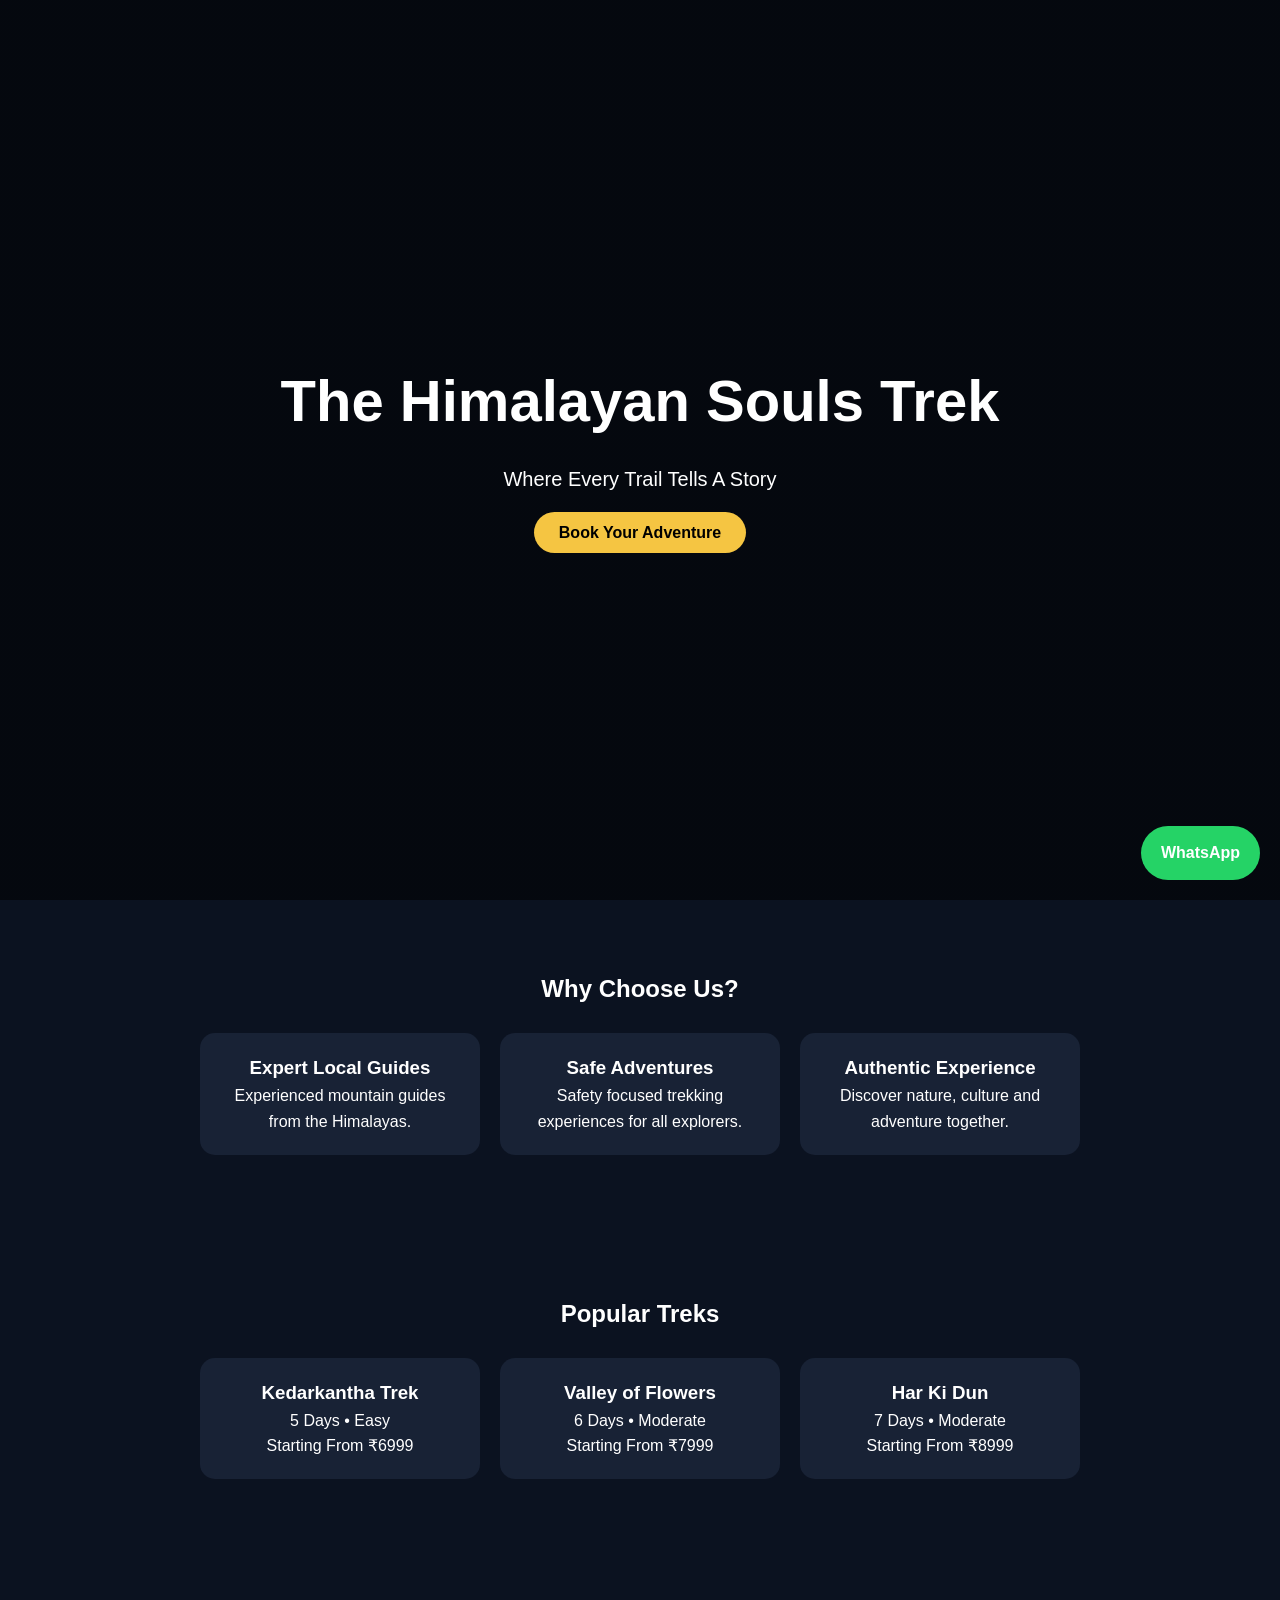
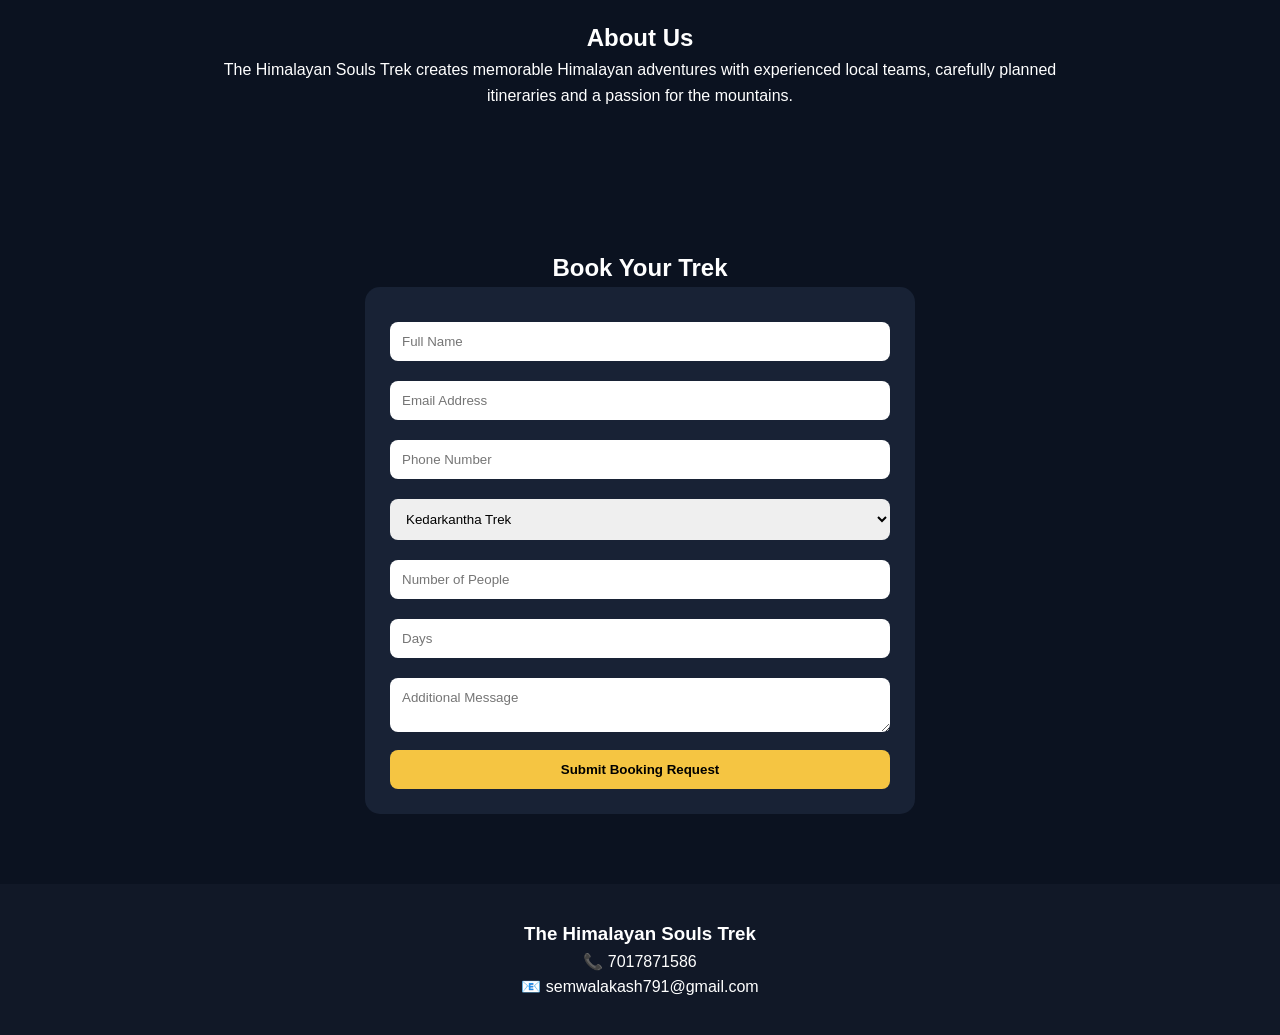
==== templates/index.html @ 9ca933c9 "fix google verification tag" ====
<!DOCTYPE html><html lang="en">
<head>
<meta charset="UTF-8">
<meta name="viewport" content="width=device-width, initial-scale=1.0">
<title>The Himalayan Souls Trek</title>
<meta name="google-site-verification" content="LoHoAzU0iKI-jARbVUO35rCnJ5Vq0uoxaj_Wnu3o8aU" />
<style>
*{
margin:0;
padding:0;
box-sizing:border-box;
font-family:Arial,sans-serif;
}

body{
background:#0b1220;
color:white;
line-height:1.6;
}

.hero{
height:100vh;
background:
linear-gradient(rgba(0,0,0,.55),rgba(0,0,0,.55)),
url('https://images.unsplash.com/photo-1464822759023-fed622ff2c3b');
background-size:cover;
background-position:center;
display:flex;
justify-content:center;
align-items:center;
text-align:center;
padding:20px;
}

.hero-content h1{
font-size:58px;
margin-bottom:15px;
}

.hero-content p{
font-size:20px;
margin-bottom:25px;
}

.btn{
background:#f5c542;
color:black;
padding:12px 25px;
border-radius:30px;
text-decoration:none;
font-weight:bold;
}

.section{
padding:70px 20px;
text-align:center;
}

.cards{
display:flex;
flex-wrap:wrap;
justify-content:center;
gap:20px;
margin-top:25px;
}

.card{
background:#182235;
padding:20px;
border-radius:15px;
width:280px;
}

.form-box{
max-width:550px;
margin:auto;
background:#182235;
padding:25px;
border-radius:15px;
}

input,select,textarea{
width:100%;
padding:12px;
margin:10px 0;
border:none;
border-radius:8px;
}

button{
width:100%;
padding:12px;
border:none;
border-radius:8px;
background:#f5c542;
font-weight:bold;
cursor:pointer;
}

.footer{
background:#111827;
padding:35px;
text-align:center;
}

.whatsapp{
position:fixed;
right:20px;
bottom:20px;
background:#25D366;
color:white;
padding:14px 20px;
border-radius:50px;
text-decoration:none;
font-weight:bold;
}
</style></head><body><section class="hero">
<div class="hero-content">
<h1>The Himalayan Souls Trek</h1>
<p>Where Every Trail Tells A Story</p>
<a href="#booking" class="btn">Book Your Adventure</a>
</div>
</section><section class="section">
<h2>Why Choose Us?</h2><div class="cards"><div class="card">
<h3>Expert Local Guides</h3>
<p>Experienced mountain guides from the Himalayas.</p>
</div><div class="card">
<h3>Safe Adventures</h3>
<p>Safety focused trekking experiences for all explorers.</p>
</div><div class="card">
<h3>Authentic Experience</h3>
<p>Discover nature, culture and adventure together.</p>
</div></div>
</section><section class="section">
<h2>Popular Treks</h2><div class="cards"><div class="card">
<h3>Kedarkantha Trek</h3>
<p>5 Days • Easy</p>
<p>Starting From ₹6999</p>
</div><div class="card">
<h3>Valley of Flowers</h3>
<p>6 Days • Moderate</p>
<p>Starting From ₹7999</p>
</div><div class="card">
<h3>Har Ki Dun</h3>
<p>7 Days • Moderate</p>
<p>Starting From ₹8999</p>
</div></div>
</section><section class="section">
<h2>About Us</h2><p style="max-width:850px;margin:auto;">
The Himalayan Souls Trek creates memorable Himalayan adventures with experienced local teams, carefully planned itineraries and a passion for the mountains.
</p></section><section class="section" id="booking"><h2>Book Your Trek</h2><div class="form-box"><form action="/book" method="POST"><input type="text" name="name" placeholder="Full Name" required><input type="email" name="email" placeholder="Email Address" required><input type="text" name="phone" placeholder="Phone Number" required><select name="trek">
<option>Kedarkantha Trek</option>
<option>Valley of Flowers</option>
<option>Har Ki Dun</option>
</select><input type="number" name="people" placeholder="Number of People" required><input type="number" name="days" placeholder="Days" required><textarea name="message" placeholder="Additional Message"></textarea><button type="submit">Submit Booking Request</button>

</form></div></section><section class="footer"><h3>The Himalayan Souls Trek</h3><p>📞 7017871586</p>
<p>📧 semwalakash791@gmail.com</p></section><a class="whatsapp"
href="https://wa.me/7017871586">
WhatsApp
</a>

</body>
</html>
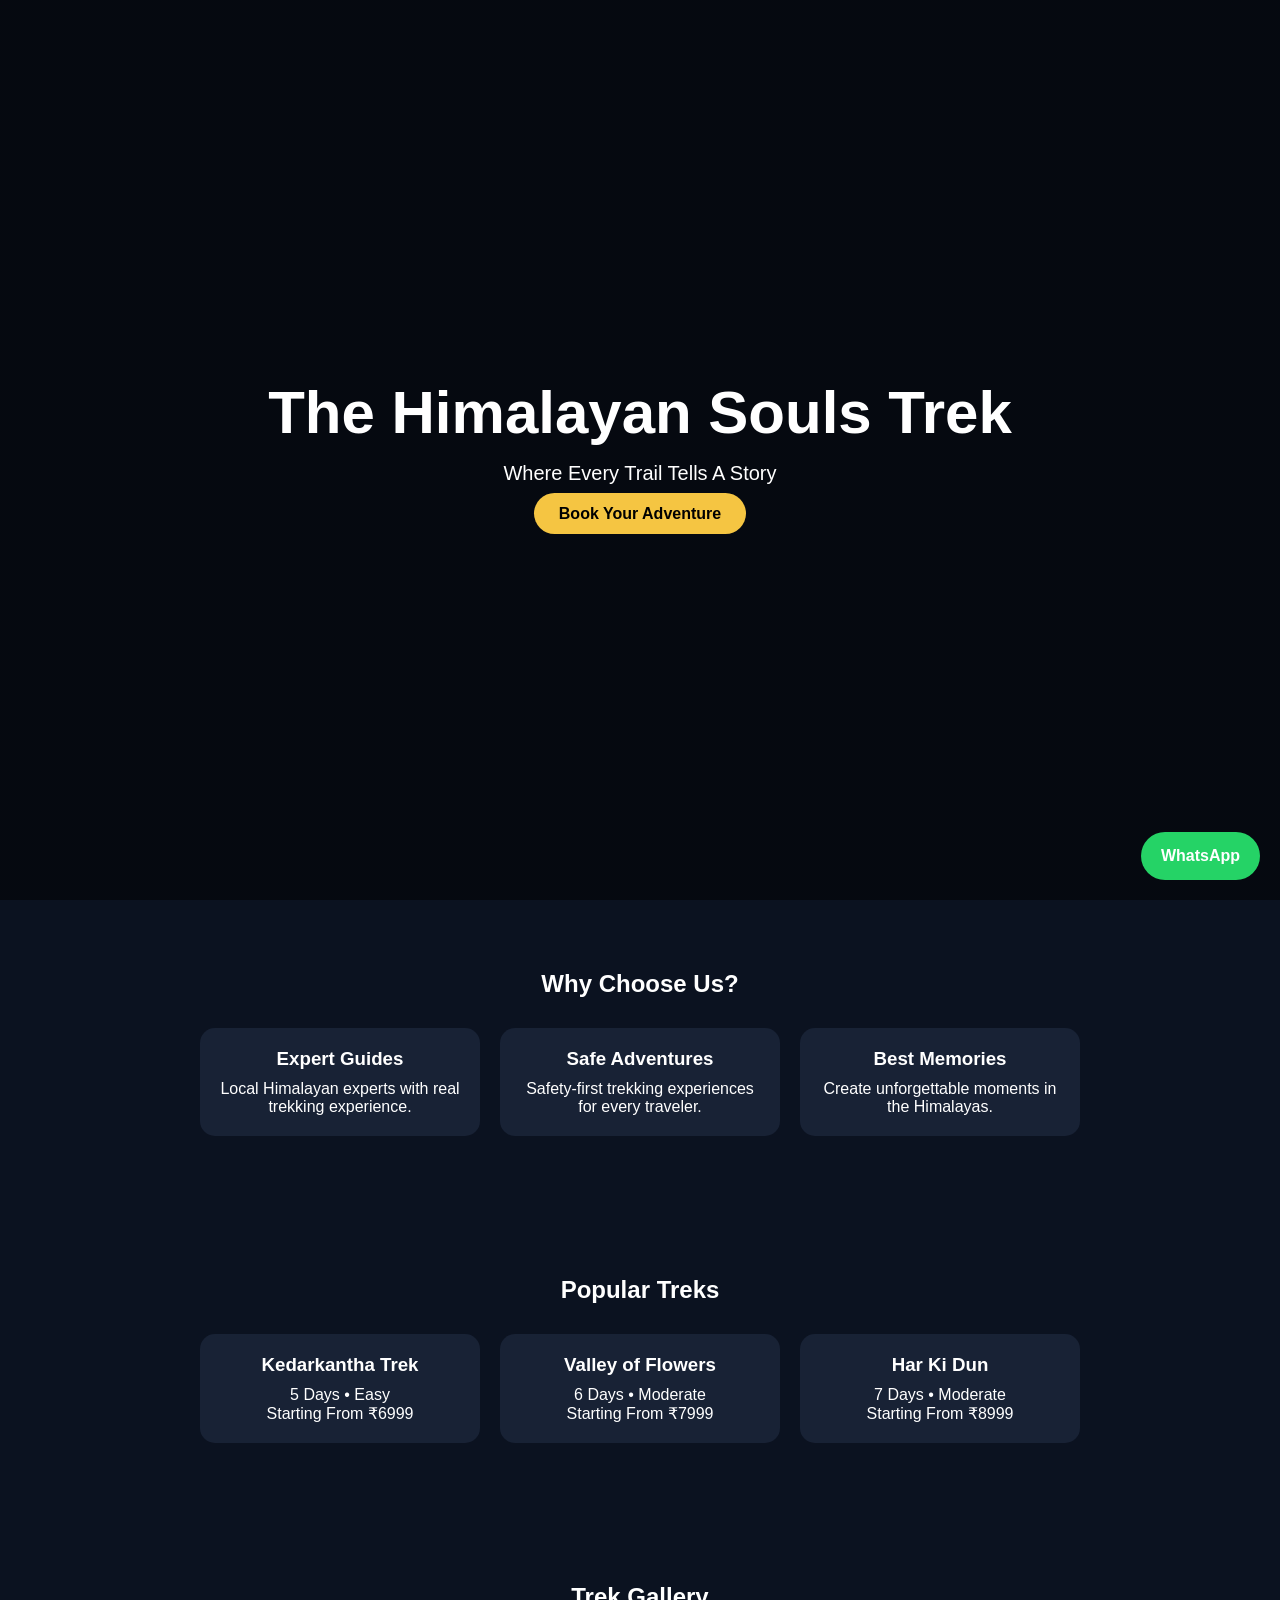
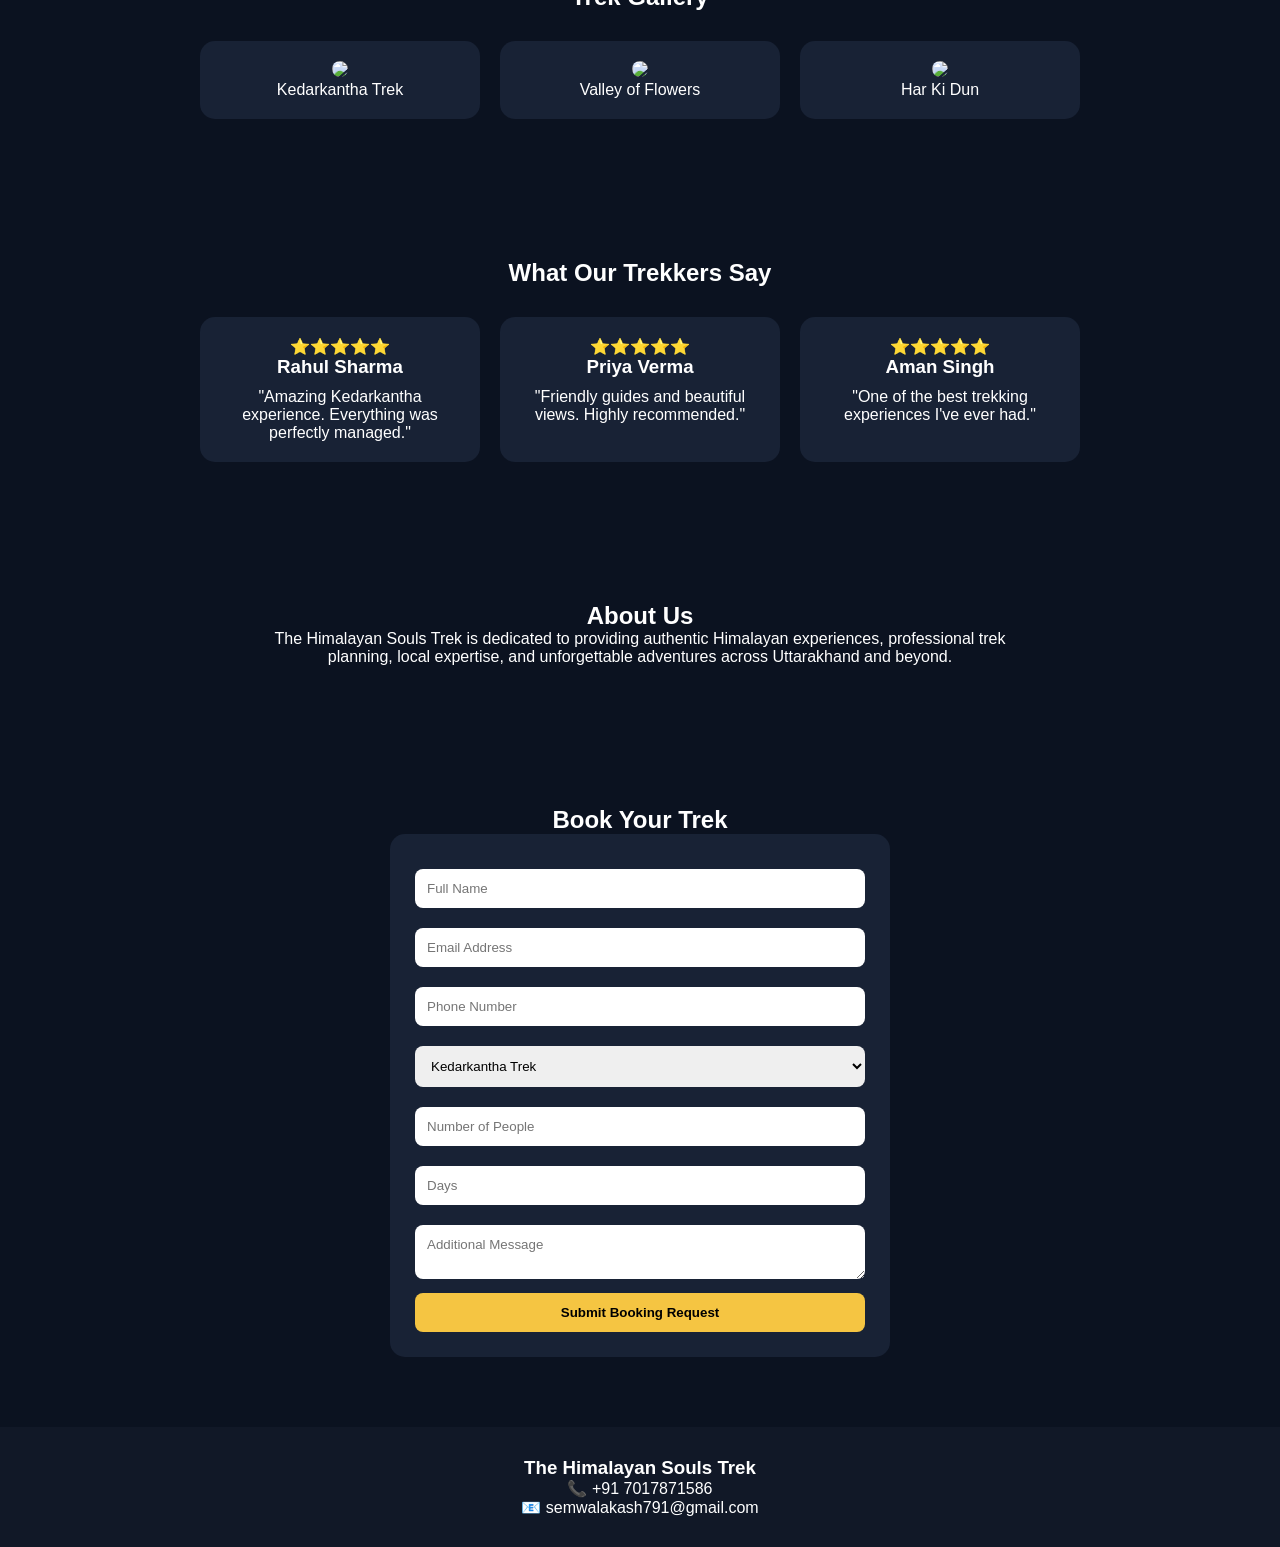
==== commit 83770bfd: "professional homepage" ====
--- a/templates/index.html
+++ b/templates/index.html
@@ -1,164 +1,234 @@
-<!DOCTYPE html><html lang="en">
+<!DOCTYPE html>
+<html lang="en">
 <head>
-<meta charset="UTF-8">
-<meta name="viewport" content="width=device-width, initial-scale=1.0">
-<title>The Himalayan Souls Trek</title>
-<meta name="google-site-verification" content="LoHoAzU0iKI-jARbVUO35rCnJ5Vq0uoxaj_Wnu3o8aU" />
-<style>
-*{
-margin:0;
-padding:0;
-box-sizing:border-box;
-font-family:Arial,sans-serif;
-}
-
-body{
-background:#0b1220;
-color:white;
-line-height:1.6;
-}
-
-.hero{
-height:100vh;
-background:
-linear-gradient(rgba(0,0,0,.55),rgba(0,0,0,.55)),
-url('https://images.unsplash.com/photo-1464822759023-fed622ff2c3b');
-background-size:cover;
-background-position:center;
-display:flex;
-justify-content:center;
-align-items:center;
-text-align:center;
-padding:20px;
-}
-
-.hero-content h1{
-font-size:58px;
-margin-bottom:15px;
-}
-
-.hero-content p{
-font-size:20px;
-margin-bottom:25px;
-}
-
-.btn{
-background:#f5c542;
-color:black;
-padding:12px 25px;
-border-radius:30px;
-text-decoration:none;
-font-weight:bold;
-}
-
-.section{
-padding:70px 20px;
-text-align:center;
-}
-
-.cards{
-display:flex;
-flex-wrap:wrap;
-justify-content:center;
-gap:20px;
-margin-top:25px;
-}
-
-.card{
-background:#182235;
-padding:20px;
-border-radius:15px;
-width:280px;
-}
-
-.form-box{
-max-width:550px;
-margin:auto;
-background:#182235;
-padding:25px;
-border-radius:15px;
-}
-
-input,select,textarea{
-width:100%;
-padding:12px;
-margin:10px 0;
-border:none;
-border-radius:8px;
-}
-
-button{
-width:100%;
-padding:12px;
-border:none;
-border-radius:8px;
-background:#f5c542;
-font-weight:bold;
-cursor:pointer;
-}
-
-.footer{
-background:#111827;
-padding:35px;
-text-align:center;
-}
-
-.whatsapp{
-position:fixed;
-right:20px;
-bottom:20px;
-background:#25D366;
-color:white;
-padding:14px 20px;
-border-radius:50px;
-text-decoration:none;
-font-weight:bold;
-}
-</style></head><body><section class="hero">
-<div class="hero-content">
-<h1>The Himalayan Souls Trek</h1>
-<p>Where Every Trail Tells A Story</p>
-<a href="#booking" class="btn">Book Your Adventure</a>
-</div>
-</section><section class="section">
-<h2>Why Choose Us?</h2><div class="cards"><div class="card">
-<h3>Expert Local Guides</h3>
-<p>Experienced mountain guides from the Himalayas.</p>
-</div><div class="card">
-<h3>Safe Adventures</h3>
-<p>Safety focused trekking experiences for all explorers.</p>
-</div><div class="card">
-<h3>Authentic Experience</h3>
-<p>Discover nature, culture and adventure together.</p>
-</div></div>
-</section><section class="section">
-<h2>Popular Treks</h2><div class="cards"><div class="card">
-<h3>Kedarkantha Trek</h3>
-<p>5 Days • Easy</p>
-<p>Starting From ₹6999</p>
-</div><div class="card">
-<h3>Valley of Flowers</h3>
-<p>6 Days • Moderate</p>
-<p>Starting From ₹7999</p>
-</div><div class="card">
-<h3>Har Ki Dun</h3>
-<p>7 Days • Moderate</p>
-<p>Starting From ₹8999</p>
-</div></div>
-</section><section class="section">
-<h2>About Us</h2><p style="max-width:850px;margin:auto;">
-The Himalayan Souls Trek creates memorable Himalayan adventures with experienced local teams, carefully planned itineraries and a passion for the mountains.
-</p></section><section class="section" id="booking"><h2>Book Your Trek</h2><div class="form-box"><form action="/book" method="POST"><input type="text" name="name" placeholder="Full Name" required><input type="email" name="email" placeholder="Email Address" required><input type="text" name="phone" placeholder="Phone Number" required><select name="trek">
-<option>Kedarkantha Trek</option>
-<option>Valley of Flowers</option>
-<option>Har Ki Dun</option>
-</select><input type="number" name="people" placeholder="Number of People" required><input type="number" name="days" placeholder="Days" required><textarea name="message" placeholder="Additional Message"></textarea><button type="submit">Submit Booking Request</button>
-
-</form></div></section><section class="footer"><h3>The Himalayan Souls Trek</h3><p>📞 7017871586</p>
-<p>📧 semwalakash791@gmail.com</p></section><a class="whatsapp"
-href="https://wa.me/7017871586">
-WhatsApp
-</a>
-
+    <meta charset="UTF-8">
+    <meta name="viewport" content="width=device-width, initial-scale=1.0">
+    <title>The Himalayan Souls Trek</title>
+    <meta name="description" content="The Himalayan Souls Trek - Kedarkantha Trek, Valley of Flowers Trek, Har Ki Dun Trek and Himalayan adventures in Uttarakhand.">
+    <meta name="google-site-verification" content="LoHoAzU0iKI-jARbVUO35rCnJ5Vq0uoxaj_Wnu3o8aU" />
+    <style>
+        * {
+            margin: 0;
+            padding: 0;
+            box-sizing: border-box;
+            font-family: Arial, sans-serif;
+        }
+        body {
+            background: #0b1220;
+            color: white;
+        }
+        .hero {
+            height: 100vh;
+            background: linear-gradient(rgba(0,0,0,0.5), rgba(0,0,0,0.5)), 
+                        url('https://images.unsplash.com/photo-1464822759023-fed622ff2c3b');
+            background-size: cover;
+            background-position: center;
+            display: flex;
+            justify-content: center;
+            align-items: center;
+            text-align: center;
+            padding: 20px;
+        }
+        .hero-content h1 {
+            font-size: 60px;
+            margin-bottom: 15px;
+        }
+        .hero-content p {
+            font-size: 20px;
+            margin-bottom: 20px;
+        }
+        .btn {
+            background: #f5c542;
+            color: black;
+            padding: 12px 25px;
+            border: none;
+            border-radius: 30px;
+            font-weight: bold;
+            cursor: pointer;
+            text-decoration: none;
+        }
+        .section {
+            padding: 70px 20px;
+            text-align: center;
+        }
+        .cards {
+            display: flex;
+            flex-wrap: wrap;
+            justify-content: center;
+            gap: 20px;
+            margin-top: 30px;
+        }
+        .card {
+            background: #182235;
+            padding: 20px;
+            border-radius: 15px;
+            width: 280px;
+        }
+        .card h3 {
+            margin-bottom: 10px;
+        }
+        .form-box {
+            max-width: 500px;
+            margin: auto;
+            background: #182235;
+            padding: 25px;
+            border-radius: 15px;
+        }
+        input, select, textarea {
+            width: 100%;
+            padding: 12px;
+            margin: 10px 0;
+            border: none;
+            border-radius: 8px;
+        }
+        button {
+            background: #f5c542;
+            padding: 12px;
+            width: 100%;
+            border: none;
+            font-weight: bold;
+            border-radius: 8px;
+            cursor: pointer;
+        }
+        .footer {
+            background: #111827;
+            padding: 30px;
+            text-align: center;
+        }
+        .whatsapp {
+            position: fixed;
+            bottom: 20px;
+            right: 20px;
+            background: #25D366;
+            color: white;
+            padding: 15px 20px;
+            border-radius: 50px;
+            text-decoration: none;
+            font-weight: bold;
+        }
+    </style>
+</head>
+<body>
+
+    <section class="hero">
+        <div class="hero-content">
+            <h1>The Himalayan Souls Trek</h1>
+            <p>Where Every Trail Tells A Story</p>
+            <a href="#booking" class="btn">Book Your Adventure</a>
+        </div>
+    </section>
+
+    <section class="section">
+        <h2>Why Choose Us?</h2>
+        <div class="cards">
+            <div class="card">
+                <h3>Expert Guides</h3>
+                <p>Local Himalayan experts with real trekking experience.</p>
+            </div>
+            <div class="card">
+                <h3>Safe Adventures</h3>
+                <p>Safety-first trekking experiences for every traveler.</p>
+            </div>
+            <div class="card">
+                <h3>Best Memories</h3>
+                <p>Create unforgettable moments in the Himalayas.</p>
+            </div>
+        </div>
+    </section>
+
+    <section class="section">
+        <h2>Popular Treks</h2>
+        <div class="cards">
+            <div class="card">
+                <h3>Kedarkantha Trek</h3>
+                <p>5 Days • Easy</p>
+                <p>Starting From ₹6999</p>
+            </div>
+            <div class="card">
+                <h3>Valley of Flowers</h3>
+                <p>6 Days • Moderate</p>
+                <p>Starting From ₹7999</p>
+            </div>
+            <div class="card">
+                <h3>Har Ki Dun</h3>
+                <p>7 Days • Moderate</p>
+                <p>Starting From ₹8999</p>
+            </div>
+        </div>
+    </section>
+
+    <section class="section">
+        <h2>Trek Gallery</h2>
+        <div class="cards">
+            <div class="card">
+                <img src="https://images.unsplash.com/photo-1464822759023-fed622ff2c3b?w=800" style="width:100%; border-radius:10px;">
+                <p>Kedarkantha Trek</p>
+            </div>
+            <div class="card">
+                <img src="https://images.unsplash.com/photo-1500530855697-b586d89ba3ee?w=800" style="width:100%; border-radius:10px;">
+                <p>Valley of Flowers</p>
+            </div>
+            <div class="card">
+                <img src="https://images.unsplash.com/photo-1501785888041-af3ef285b470?w=800" style="width:100%; border-radius:10px;">
+                <p>Har Ki Dun</p>
+            </div>
+        </div>
+    </section>
+
+    <section class="section">
+        <h2>What Our Trekkers Say</h2>
+        <div class="cards">
+            <div class="card">
+                ⭐⭐⭐⭐⭐
+                <h3>Rahul Sharma</h3>
+                <p>"Amazing Kedarkantha experience. Everything was perfectly managed."</p>
+            </div>
+            <div class="card">
+                ⭐⭐⭐⭐⭐
+                <h3>Priya Verma</h3>
+                <p>"Friendly guides and beautiful views. Highly recommended."</p>
+            </div>
+            <div class="card">
+                ⭐⭐⭐⭐⭐
+                <h3>Aman Singh</h3>
+                <p>"One of the best trekking experiences I've ever had."</p>
+            </div>
+        </div>
+    </section>
+
+    <section class="section">
+        <h2>About Us</h2>
+        <p style="max-width:800px; margin: auto;">
+            The Himalayan Souls Trek is dedicated to providing authentic Himalayan experiences,
+            professional trek planning, local expertise, and unforgettable adventures across Uttarakhand and beyond.
+        </p>
+    </section>
+
+    <section class="section" id="booking">
+        <h2>Book Your Trek</h2>
+        <div class="form-box">
+            <form action="/book" method="POST">
+                <input type="text" name="name" placeholder="Full Name" required>
+                <input type="email" name="email" placeholder="Email Address" required>
+                <input type="text" name="phone" placeholder="Phone Number" required>
+                <select name="trek">
+                    <option>Kedarkantha Trek</option>
+                    <option>Valley of Flowers</option>
+                    <option>Har Ki Dun</option>
+                </select>
+                <input type="number" name="people" placeholder="Number of People" required>
+                <input type="number" name="days" placeholder="Days" required>
+                <textarea name="message" placeholder="Additional Message"></textarea>
+                <button type="submit">Submit Booking Request</button>
+            </form>
+        </div>
+    </section>
+
+    <section class="footer">
+        <h3>The Himalayan Souls Trek</h3>
+        <p>📞 +91 7017871586</p>
+        <p>📧 semwalakash791@gmail.com</p>
+    </section>
+    <a class="whatsapp" href="https://wa.me/7017871586">WhatsApp</a>
 </body>
 </html>
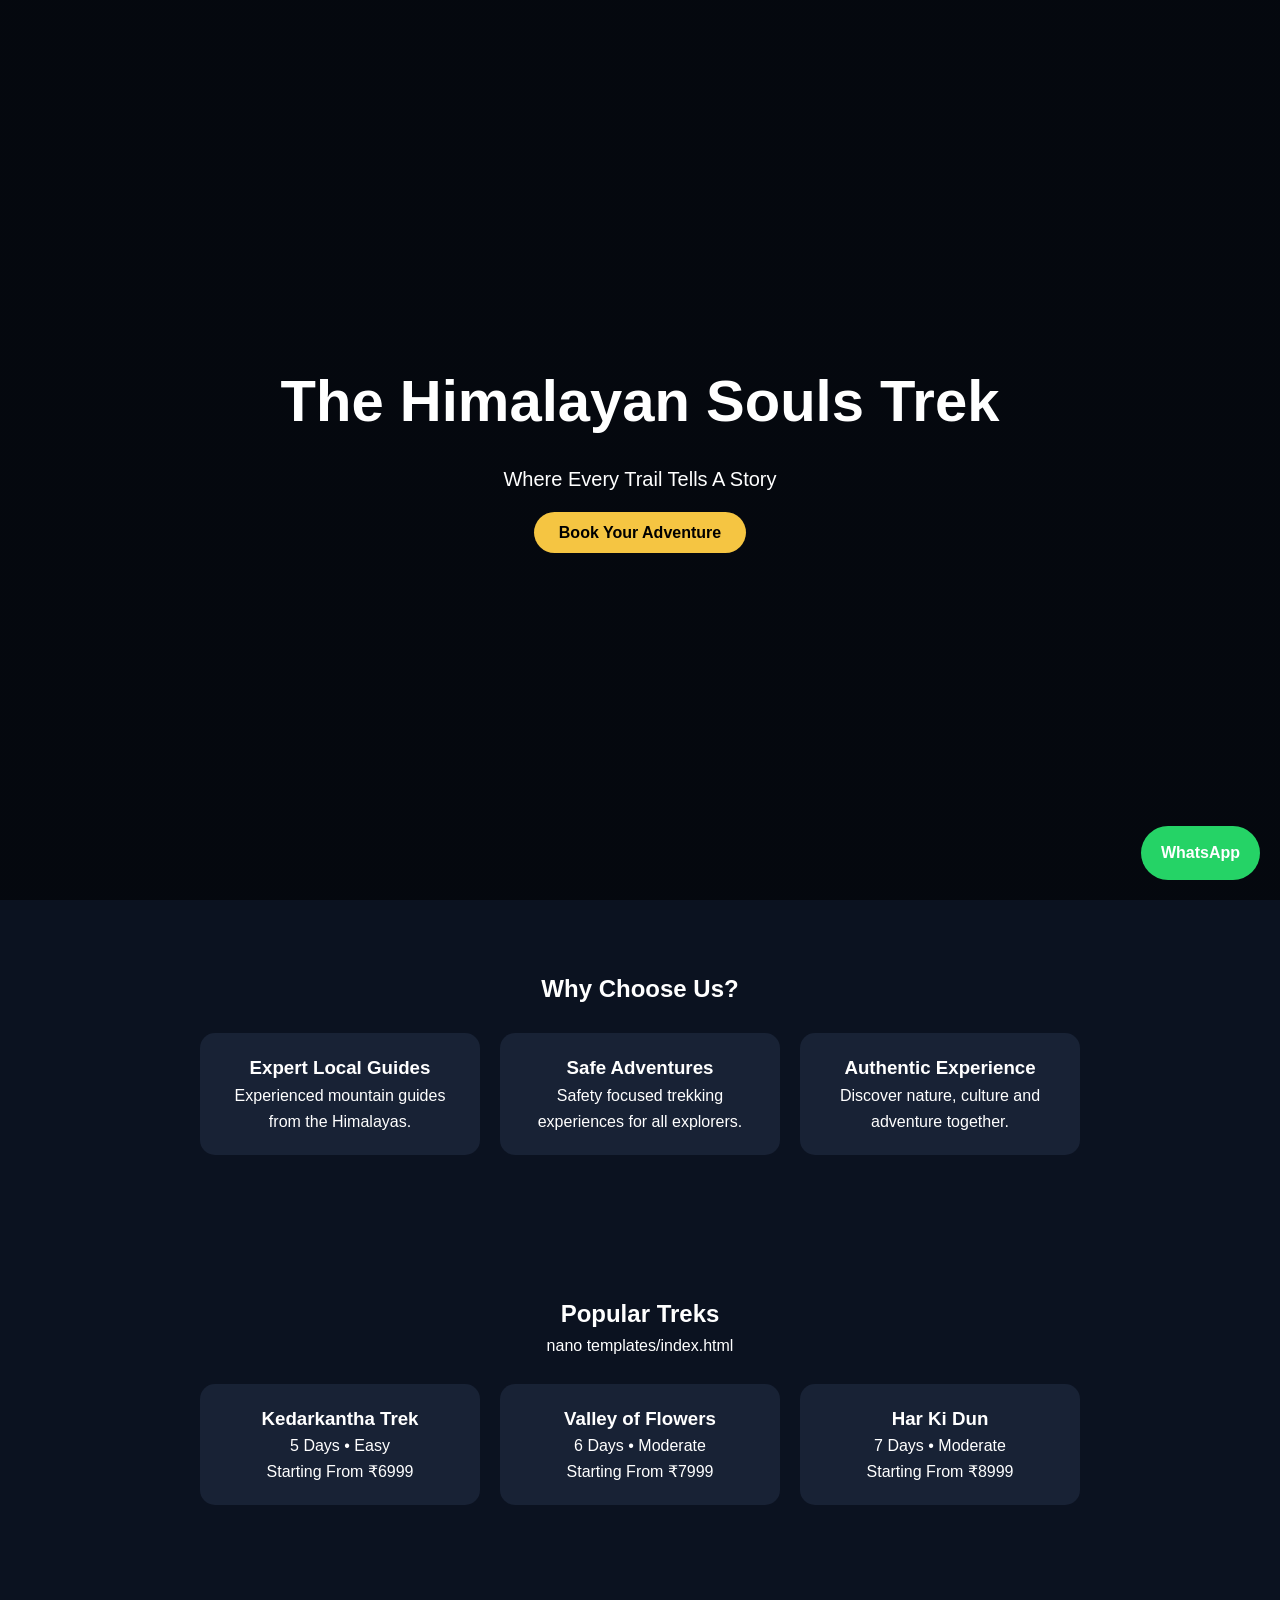
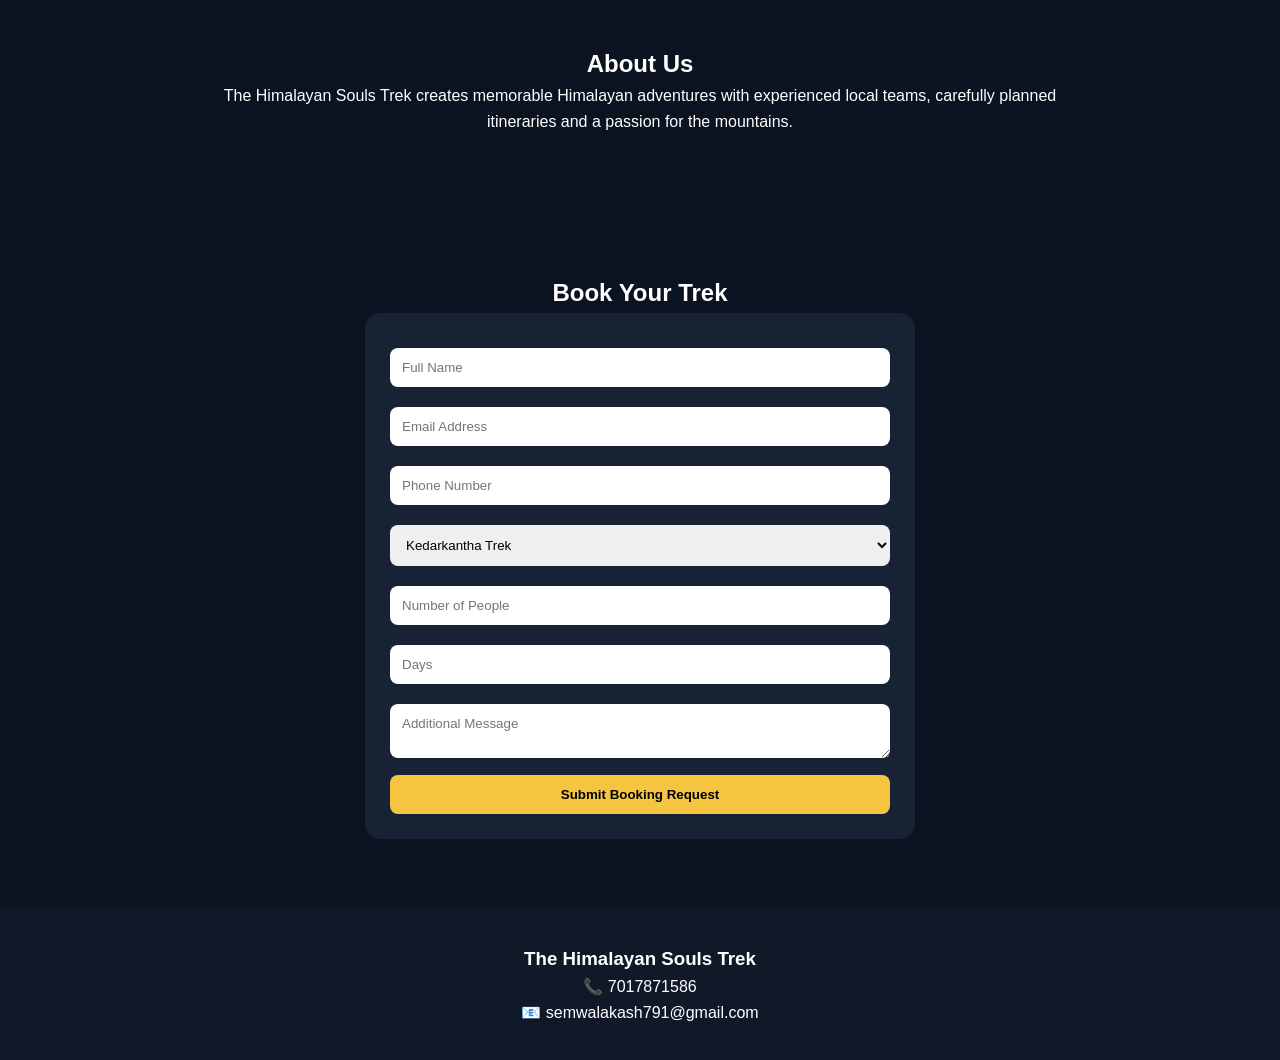
==== commit a255051e: "restore homepage" ====
--- a/templates/index.html
+++ b/templates/index.html
@@ -1,234 +1,165 @@
-<!DOCTYPE html>
-<html lang="en">
+<!DOCTYPE html><html lang="en">
 <head>
-    <meta charset="UTF-8">
-    <meta name="viewport" content="width=device-width, initial-scale=1.0">
-    <title>The Himalayan Souls Trek</title>
-    <meta name="description" content="The Himalayan Souls Trek - Kedarkantha Trek, Valley of Flowers Trek, Har Ki Dun Trek and Himalayan adventures in Uttarakhand.">
-    <meta name="google-site-verification" content="LoHoAzU0iKI-jARbVUO35rCnJ5Vq0uoxaj_Wnu3o8aU" />
-    <style>
-        * {
-            margin: 0;
-            padding: 0;
-            box-sizing: border-box;
-            font-family: Arial, sans-serif;
-        }
-        body {
-            background: #0b1220;
-            color: white;
-        }
-        .hero {
-            height: 100vh;
-            background: linear-gradient(rgba(0,0,0,0.5), rgba(0,0,0,0.5)), 
-                        url('https://images.unsplash.com/photo-1464822759023-fed622ff2c3b');
-            background-size: cover;
-            background-position: center;
-            display: flex;
-            justify-content: center;
-            align-items: center;
-            text-align: center;
-            padding: 20px;
-        }
-        .hero-content h1 {
-            font-size: 60px;
-            margin-bottom: 15px;
-        }
-        .hero-content p {
-            font-size: 20px;
-            margin-bottom: 20px;
-        }
-        .btn {
-            background: #f5c542;
-            color: black;
-            padding: 12px 25px;
-            border: none;
-            border-radius: 30px;
-            font-weight: bold;
-            cursor: pointer;
-            text-decoration: none;
-        }
-        .section {
-            padding: 70px 20px;
-            text-align: center;
-        }
-        .cards {
-            display: flex;
-            flex-wrap: wrap;
-            justify-content: center;
-            gap: 20px;
-            margin-top: 30px;
-        }
-        .card {
-            background: #182235;
-            padding: 20px;
-            border-radius: 15px;
-            width: 280px;
-        }
-        .card h3 {
-            margin-bottom: 10px;
-        }
-        .form-box {
-            max-width: 500px;
-            margin: auto;
-            background: #182235;
-            padding: 25px;
-            border-radius: 15px;
-        }
-        input, select, textarea {
-            width: 100%;
-            padding: 12px;
-            margin: 10px 0;
-            border: none;
-            border-radius: 8px;
-        }
-        button {
-            background: #f5c542;
-            padding: 12px;
-            width: 100%;
-            border: none;
-            font-weight: bold;
-            border-radius: 8px;
-            cursor: pointer;
-        }
-        .footer {
-            background: #111827;
-            padding: 30px;
-            text-align: center;
-        }
-        .whatsapp {
-            position: fixed;
-            bottom: 20px;
-            right: 20px;
-            background: #25D366;
-            color: white;
-            padding: 15px 20px;
-            border-radius: 50px;
-            text-decoration: none;
-            font-weight: bold;
-        }
-    </style>
-</head>
-<body>
+<meta charset="UTF-8">
+<meta name="viewport" content="width=device-width, initial-scale=1.0">
+<title>The Himalayan Souls Trek</title>
+<meta name="description" content="The Himalayan Souls Trek - Kedarkantha Trek, Valley of Flowers Trek, Har Ki Dun Trek and Himalayan adventures in Uttarakhand.">
+<meta name="google-site-verification" content="LoHoAzU0iKI-jARbVUO35rCnJ5Vq0uoxaj_Wnu3o8aU" />
+<style>
+*{
+margin:0;
+padding:0;
+box-sizing:border-box;
+font-family:Arial,sans-serif;
+}
 
-    <section class="hero">
-        <div class="hero-content">
-            <h1>The Himalayan Souls Trek</h1>
-            <p>Where Every Trail Tells A Story</p>
-            <a href="#booking" class="btn">Book Your Adventure</a>
-        </div>
-    </section>
+body{
+background:#0b1220;
+color:white;
+line-height:1.6;
+}
 
-    <section class="section">
-        <h2>Why Choose Us?</h2>
-        <div class="cards">
-            <div class="card">
-                <h3>Expert Guides</h3>
-                <p>Local Himalayan experts with real trekking experience.</p>
-            </div>
-            <div class="card">
-                <h3>Safe Adventures</h3>
-                <p>Safety-first trekking experiences for every traveler.</p>
-            </div>
-            <div class="card">
-                <h3>Best Memories</h3>
-                <p>Create unforgettable moments in the Himalayas.</p>
-            </div>
-        </div>
-    </section>
+.hero{
+height:100vh;
+background:
+linear-gradient(rgba(0,0,0,.55),rgba(0,0,0,.55)),
+url('https://images.unsplash.com/photo-1464822759023-fed622ff2c3b');
+background-size:cover;
+background-position:center;
+display:flex;
+justify-content:center;
+align-items:center;
+text-align:center;
+padding:20px;
+}
 
-    <section class="section">
-        <h2>Popular Treks</h2>
-        <div class="cards">
-            <div class="card">
-                <h3>Kedarkantha Trek</h3>
-                <p>5 Days • Easy</p>
-                <p>Starting From ₹6999</p>
-            </div>
-            <div class="card">
-                <h3>Valley of Flowers</h3>
-                <p>6 Days • Moderate</p>
-                <p>Starting From ₹7999</p>
-            </div>
-            <div class="card">
-                <h3>Har Ki Dun</h3>
-                <p>7 Days • Moderate</p>
-                <p>Starting From ₹8999</p>
-            </div>
-        </div>
-    </section>
+.hero-content h1{
+font-size:58px;
+margin-bottom:15px;
+}
 
-    <section class="section">
-        <h2>Trek Gallery</h2>
-        <div class="cards">
-            <div class="card">
-                <img src="https://images.unsplash.com/photo-1464822759023-fed622ff2c3b?w=800" style="width:100%; border-radius:10px;">
-                <p>Kedarkantha Trek</p>
-            </div>
-            <div class="card">
-                <img src="https://images.unsplash.com/photo-1500530855697-b586d89ba3ee?w=800" style="width:100%; border-radius:10px;">
-                <p>Valley of Flowers</p>
-            </div>
-            <div class="card">
-                <img src="https://images.unsplash.com/photo-1501785888041-af3ef285b470?w=800" style="width:100%; border-radius:10px;">
-                <p>Har Ki Dun</p>
-            </div>
-        </div>
-    </section>
+.hero-content p{
+font-size:20px;
+margin-bottom:25px;
+}
 
-    <section class="section">
-        <h2>What Our Trekkers Say</h2>
-        <div class="cards">
-            <div class="card">
-                ⭐⭐⭐⭐⭐
-                <h3>Rahul Sharma</h3>
-                <p>"Amazing Kedarkantha experience. Everything was perfectly managed."</p>
-            </div>
-            <div class="card">
-                ⭐⭐⭐⭐⭐
-                <h3>Priya Verma</h3>
-                <p>"Friendly guides and beautiful views. Highly recommended."</p>
-            </div>
-            <div class="card">
-                ⭐⭐⭐⭐⭐
-                <h3>Aman Singh</h3>
-                <p>"One of the best trekking experiences I've ever had."</p>
-            </div>
-        </div>
-    </section>
+.btn{
+background:#f5c542;
+color:black;
+padding:12px 25px;
+border-radius:30px;
+text-decoration:none;
+font-weight:bold;
+}
 
-    <section class="section">
-        <h2>About Us</h2>
-        <p style="max-width:800px; margin: auto;">
-            The Himalayan Souls Trek is dedicated to providing authentic Himalayan experiences,
-            professional trek planning, local expertise, and unforgettable adventures across Uttarakhand and beyond.
-        </p>
-    </section>
+.section{
+padding:70px 20px;
+text-align:center;
+}
 
-    <section class="section" id="booking">
-        <h2>Book Your Trek</h2>
-        <div class="form-box">
-            <form action="/book" method="POST">
-                <input type="text" name="name" placeholder="Full Name" required>
-                <input type="email" name="email" placeholder="Email Address" required>
-                <input type="text" name="phone" placeholder="Phone Number" required>
-                <select name="trek">
-                    <option>Kedarkantha Trek</option>
-                    <option>Valley of Flowers</option>
-                    <option>Har Ki Dun</option>
-                </select>
-                <input type="number" name="people" placeholder="Number of People" required>
-                <input type="number" name="days" placeholder="Days" required>
-                <textarea name="message" placeholder="Additional Message"></textarea>
-                <button type="submit">Submit Booking Request</button>
-            </form>
-        </div>
-    </section>
+.cards{
+display:flex;
+flex-wrap:wrap;
+justify-content:center;
+gap:20px;
+margin-top:25px;
+}
 
-    <section class="footer">
-        <h3>The Himalayan Souls Trek</h3>
-        <p>📞 +91 7017871586</p>
-        <p>📧 semwalakash791@gmail.com</p>
-    </section>
-    <a class="whatsapp" href="https://wa.me/7017871586">WhatsApp</a>
+.card{
+background:#182235;
+padding:20px;
+border-radius:15px;
+width:280px;
+}
+
+.form-box{
+max-width:550px;
+margin:auto;
+background:#182235;
+padding:25px;
+border-radius:15px;
+}
+
+input,select,textarea{
+width:100%;
+padding:12px;
+margin:10px 0;
+border:none;
+border-radius:8px;
+}
+
+button{
+width:100%;
+padding:12px;
+border:none;
+border-radius:8px;
+background:#f5c542;
+font-weight:bold;
+cursor:pointer;
+}
+
+.footer{
+background:#111827;
+padding:35px;
+text-align:center;
+}
+
+.whatsapp{
+position:fixed;
+right:20px;
+bottom:20px;
+background:#25D366;
+color:white;
+padding:14px 20px;
+border-radius:50px;
+text-decoration:none;
+font-weight:bold;
+}
+</style></head><body><section class="hero">
+<div class="hero-content">
+<h1>The Himalayan Souls Trek</h1>
+<p>Where Every Trail Tells A Story</p>
+<a href="#booking" class="btn">Book Your Adventure</a>
+</div>
+</section><section class="section">
+<h2>Why Choose Us?</h2><div class="cards"><div class="card">
+<h3>Expert Local Guides</h3>
+<p>Experienced mountain guides from the Himalayas.</p>
+</div><div class="card">
+<h3>Safe Adventures</h3>
+<p>Safety focused trekking experiences for all explorers.</p>
+</div><div class="card">
+<h3>Authentic Experience</h3>
+<p>Discover nature, culture and adventure together.</p>
+</div></div>
+</section><section class="section">
+<h2>Popular Treks</h2>nano templates/index.html<div class="cards"><div class="card">
+<h3>Kedarkantha Trek</h3>
+<p>5 Days • Easy</p>
+<p>Starting From ₹6999</p>
+</div><div class="card">
+<h3>Valley of Flowers</h3>
+<p>6 Days • Moderate</p>
+<p>Starting From ₹7999</p>
+</div><div class="card">
+<h3>Har Ki Dun</h3>
+<p>7 Days • Moderate</p>
+<p>Starting From ₹8999</p>
+</div></div>
+</section><section class="section">
+<h2>About Us</h2><p style="max-width:850px;margin:auto;">
+The Himalayan Souls Trek creates memorable Himalayan adventures with experienced local teams, carefully planned itineraries and a passion for the mountains.
+</p></section><section class="section" id="booking"><h2>Book Your Trek</h2><div class="form-box"><form action="/book" method="POST"><input type="text" name="name" placeholder="Full Name" required><input type="email" name="email" placeholder="Email Address" required><input type="text" name="phone" placeholder="Phone Number" required><select name="trek">
+<option>Kedarkantha Trek</option>
+<option>Valley of Flowers</option>
+<option>Har Ki Dun</option>
+</select><input type="number" name="people" placeholder="Number of People" required><input type="number" name="days" placeholder="Days" required><textarea name="message" placeholder="Additional Message"></textarea><button type="submit">Submit Booking Request</button>
+
+</form></div></section><section class="footer"><h3>The Himalayan Souls Trek</h3><p>📞 7017871586</p>
+<p>📧 semwalakash791@gmail.com</p></section><a class="whatsapp"
+href="https://wa.me/7017871586">
+WhatsApp
+</a>
+
 </body>
 </html>
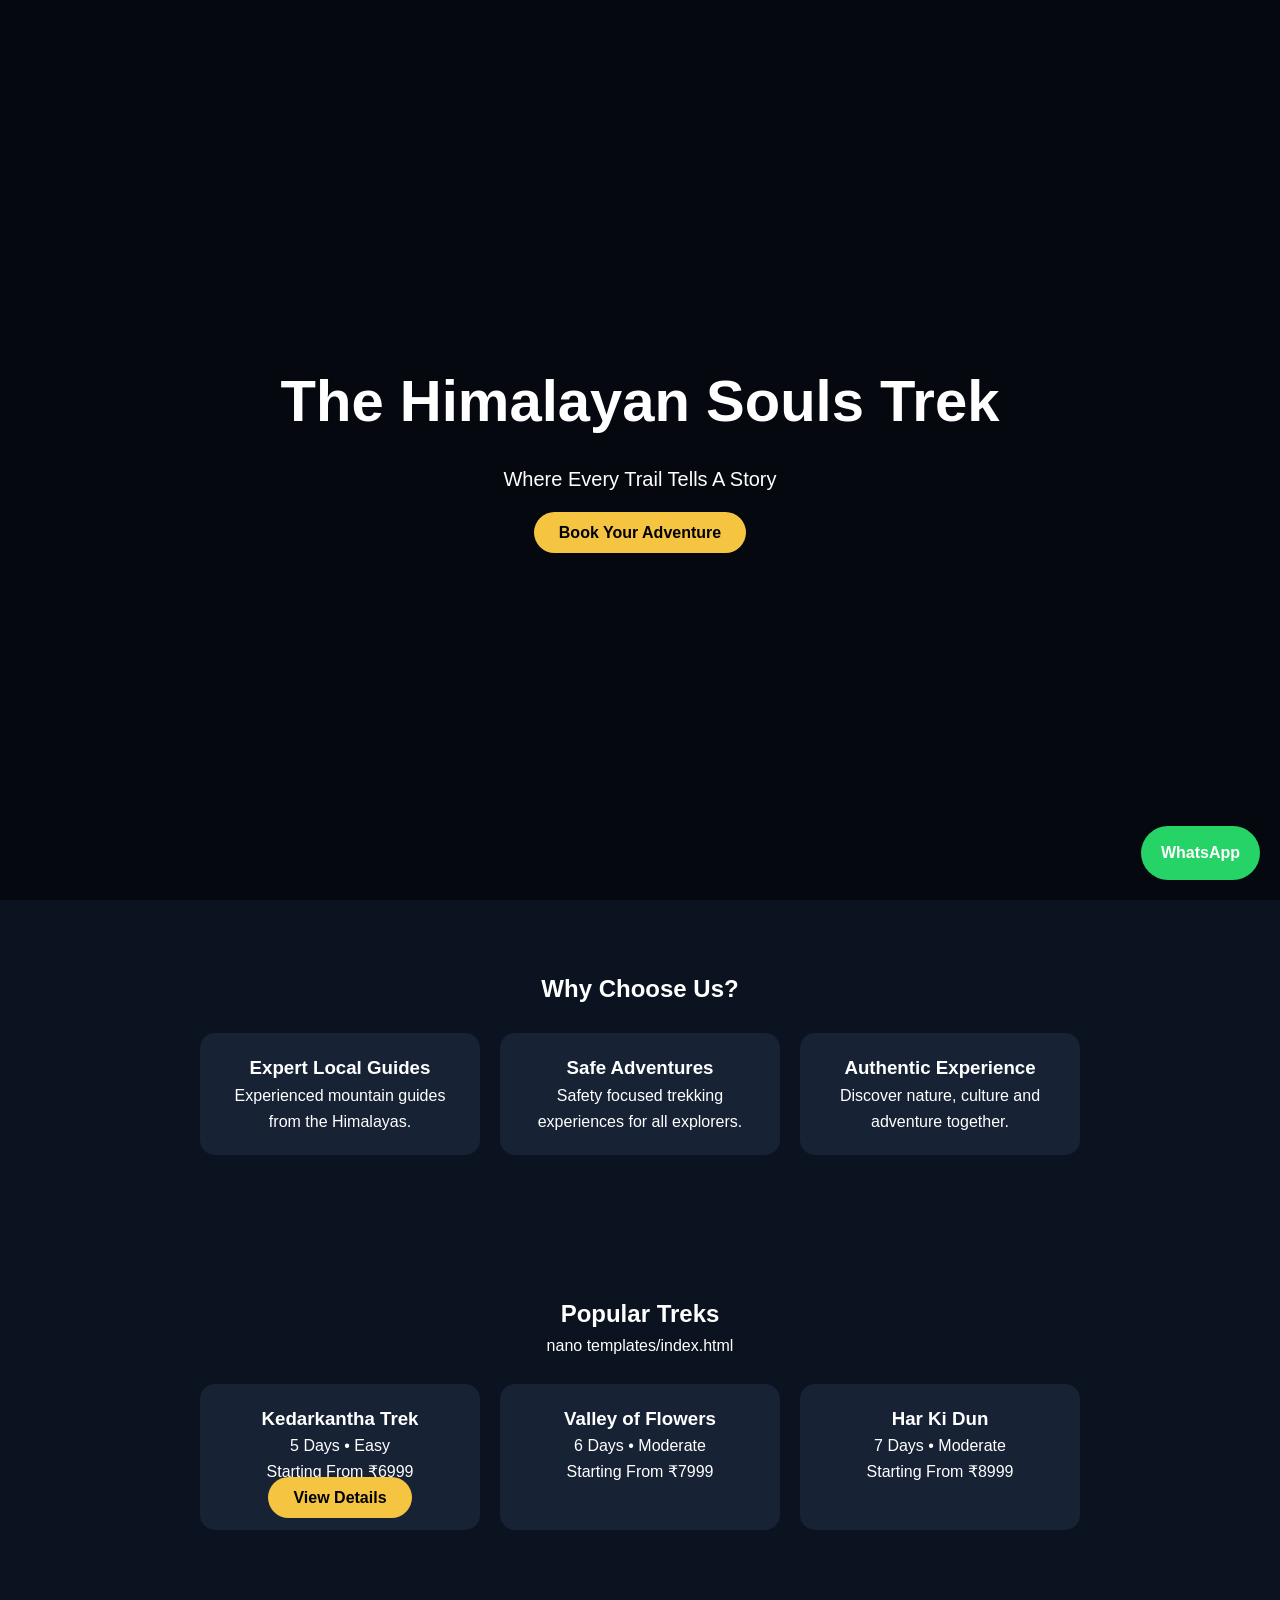
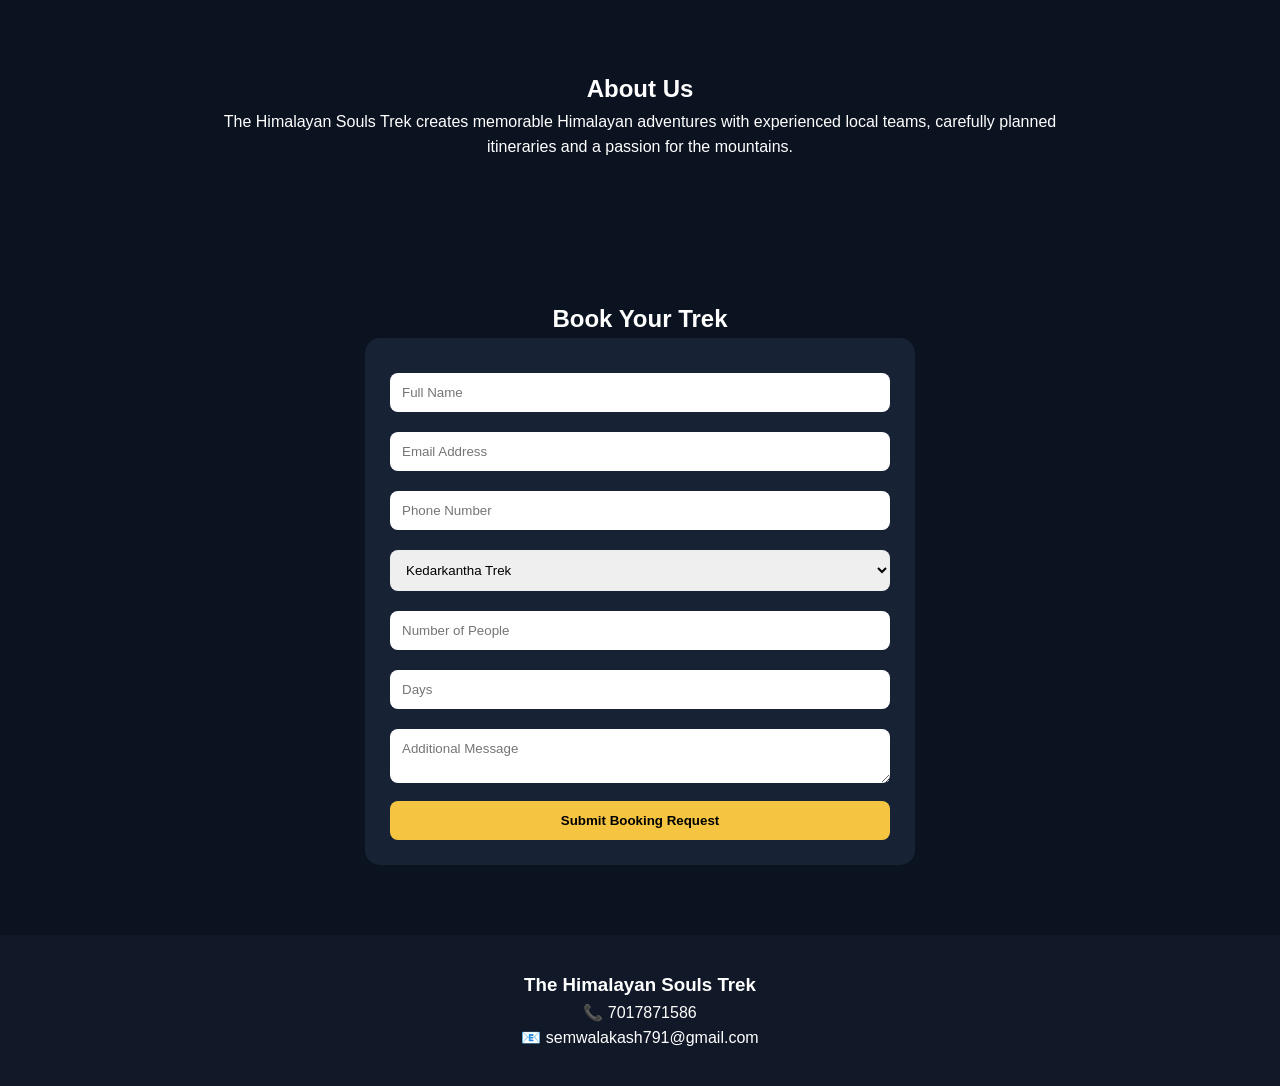
==== commit 3f5f8e81: "added kedarkantha link" ====
--- a/templates/index.html
+++ b/templates/index.html
@@ -134,9 +134,12 @@
 </div></div>
 </section><section class="section">
 <h2>Popular Treks</h2>nano templates/index.html<div class="cards"><div class="card">
-<h3>Kedarkantha Trek</h3>
+<h3><a href="/kedarkantha" style="color:white;text-decoration:none;">Kedarkantha Trek</a></h3>
 <p>5 Days • Easy</p>
 <p>Starting From ₹6999</p>
+
+<a href="/kedarkantha" class="btn">View Details</a>
+
 </div><div class="card">
 <h3>Valley of Flowers</h3>
 <p>6 Days • Moderate</p>
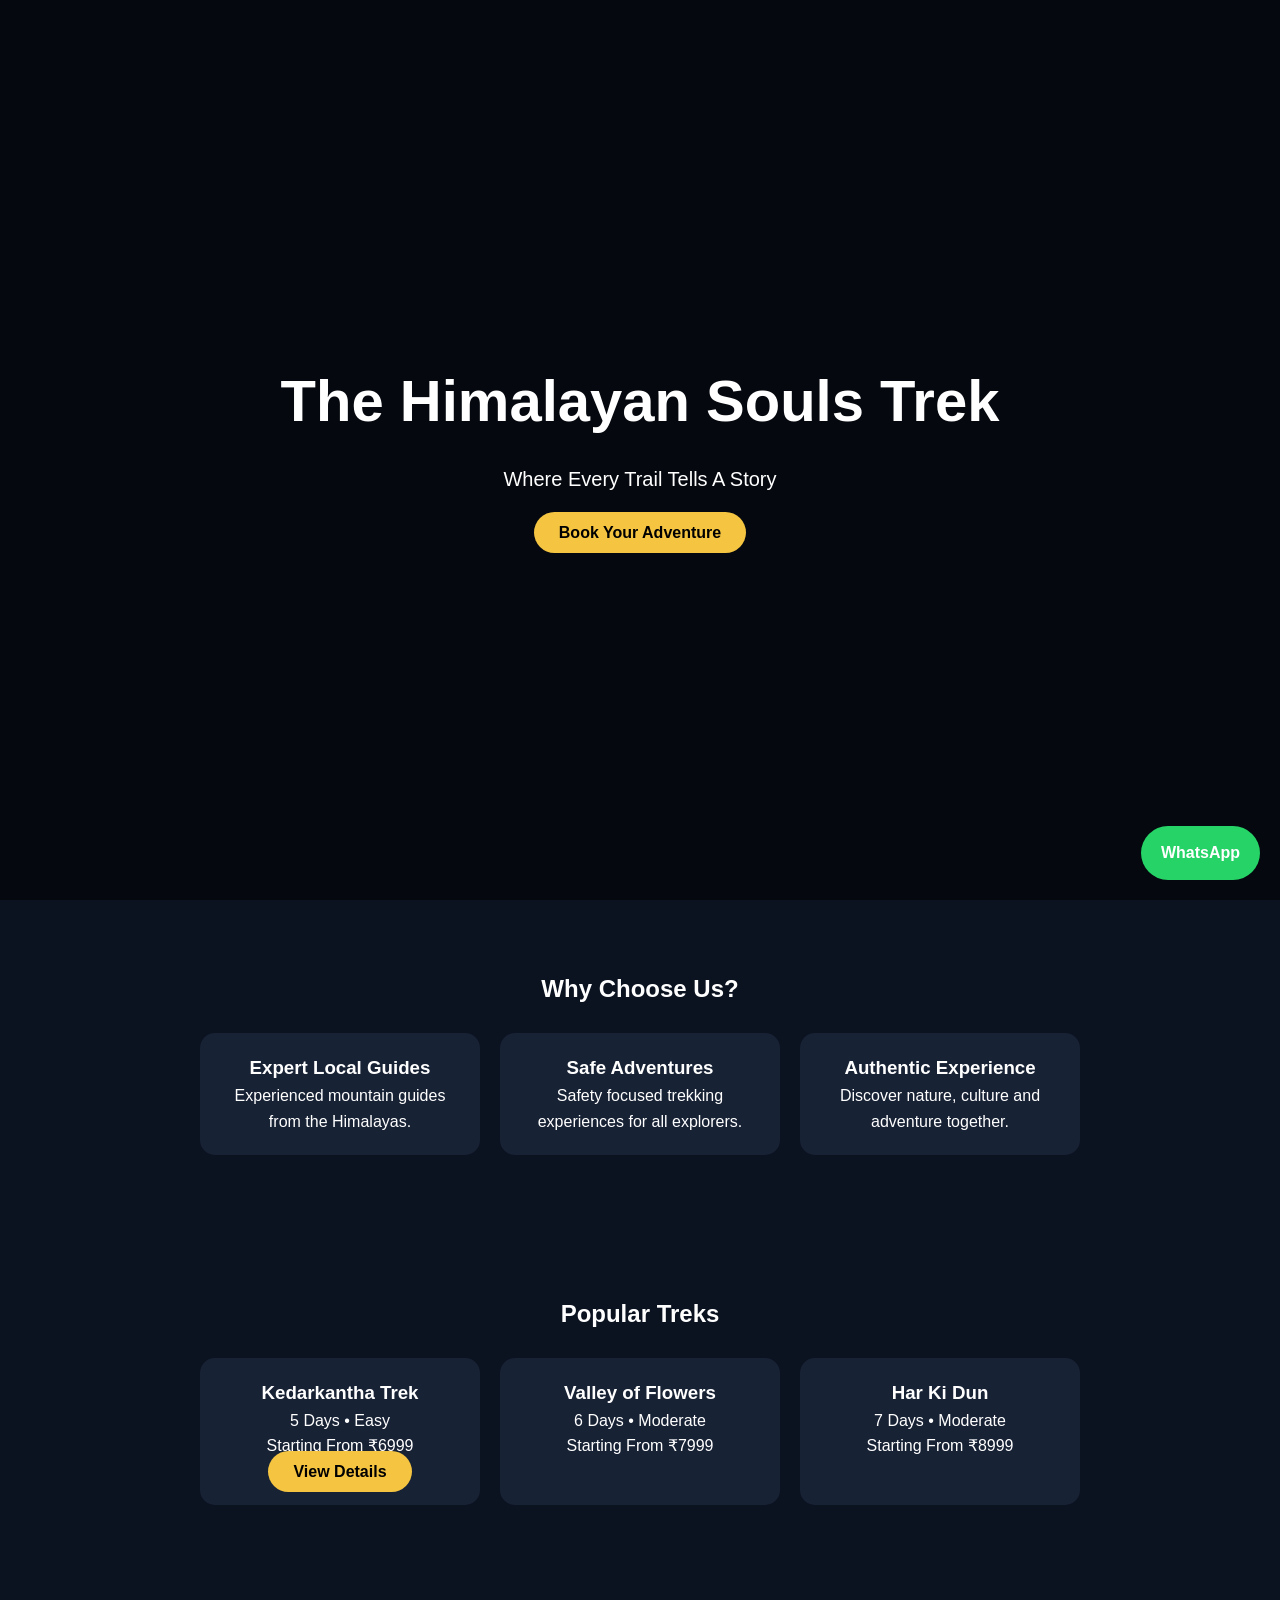
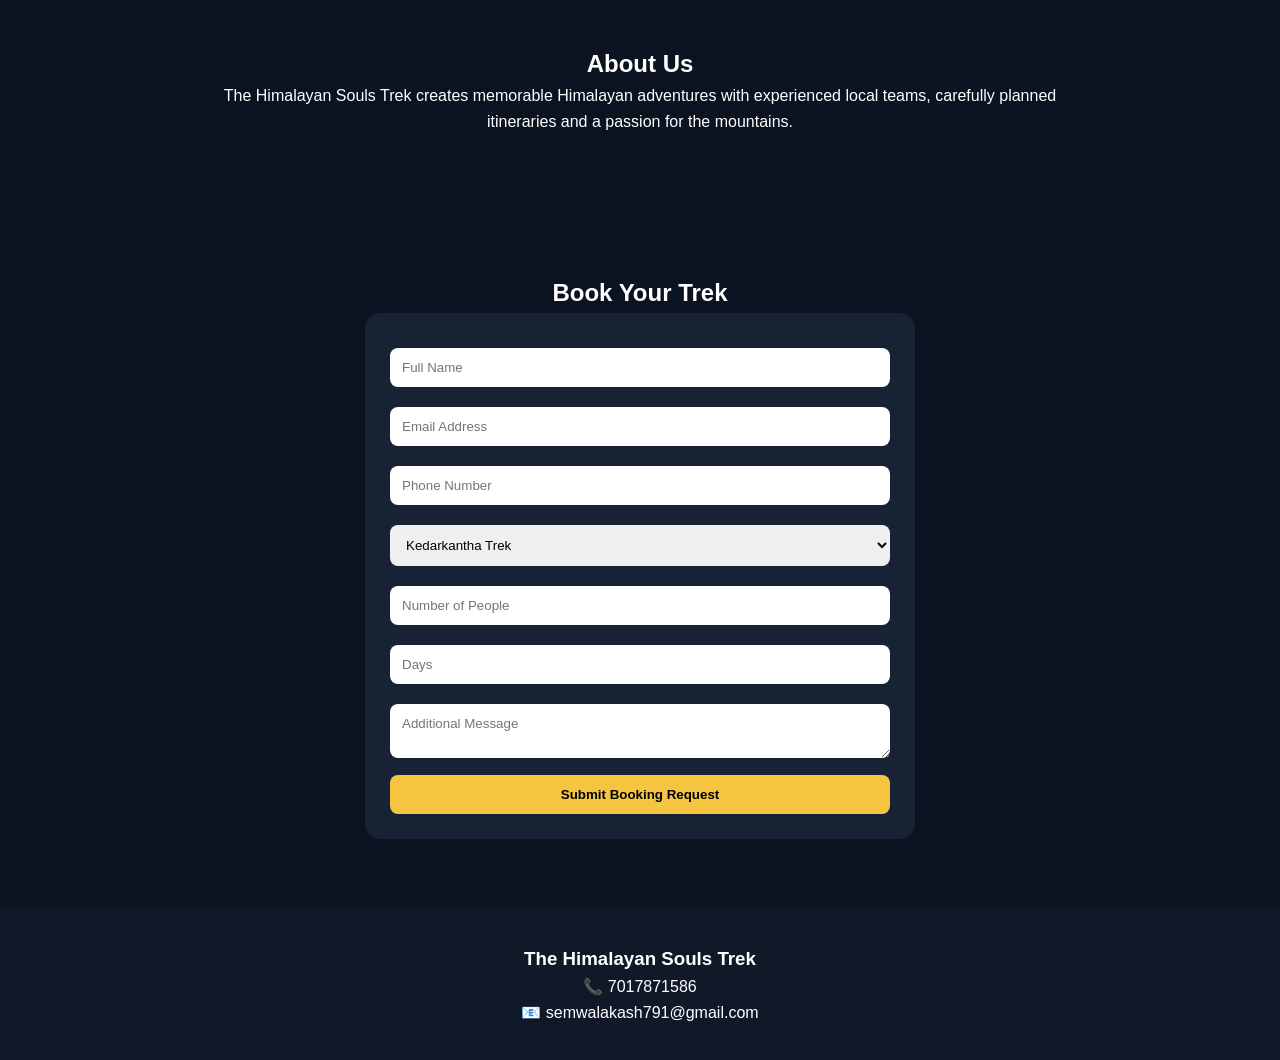
==== commit 5f7e5c15: "fixed homepage" ====
--- a/templates/index.html
+++ b/templates/index.html
@@ -133,7 +133,7 @@
 <p>Discover nature, culture and adventure together.</p>
 </div></div>
 </section><section class="section">
-<h2>Popular Treks</h2>nano templates/index.html<div class="cards"><div class="card">
+<h2>Popular Treks</h2><div class="cards"><div class="card">
 <h3><a href="/kedarkantha" style="color:white;text-decoration:none;">Kedarkantha Trek</a></h3>
 <p>5 Days • Easy</p>
 <p>Starting From ₹6999</p>
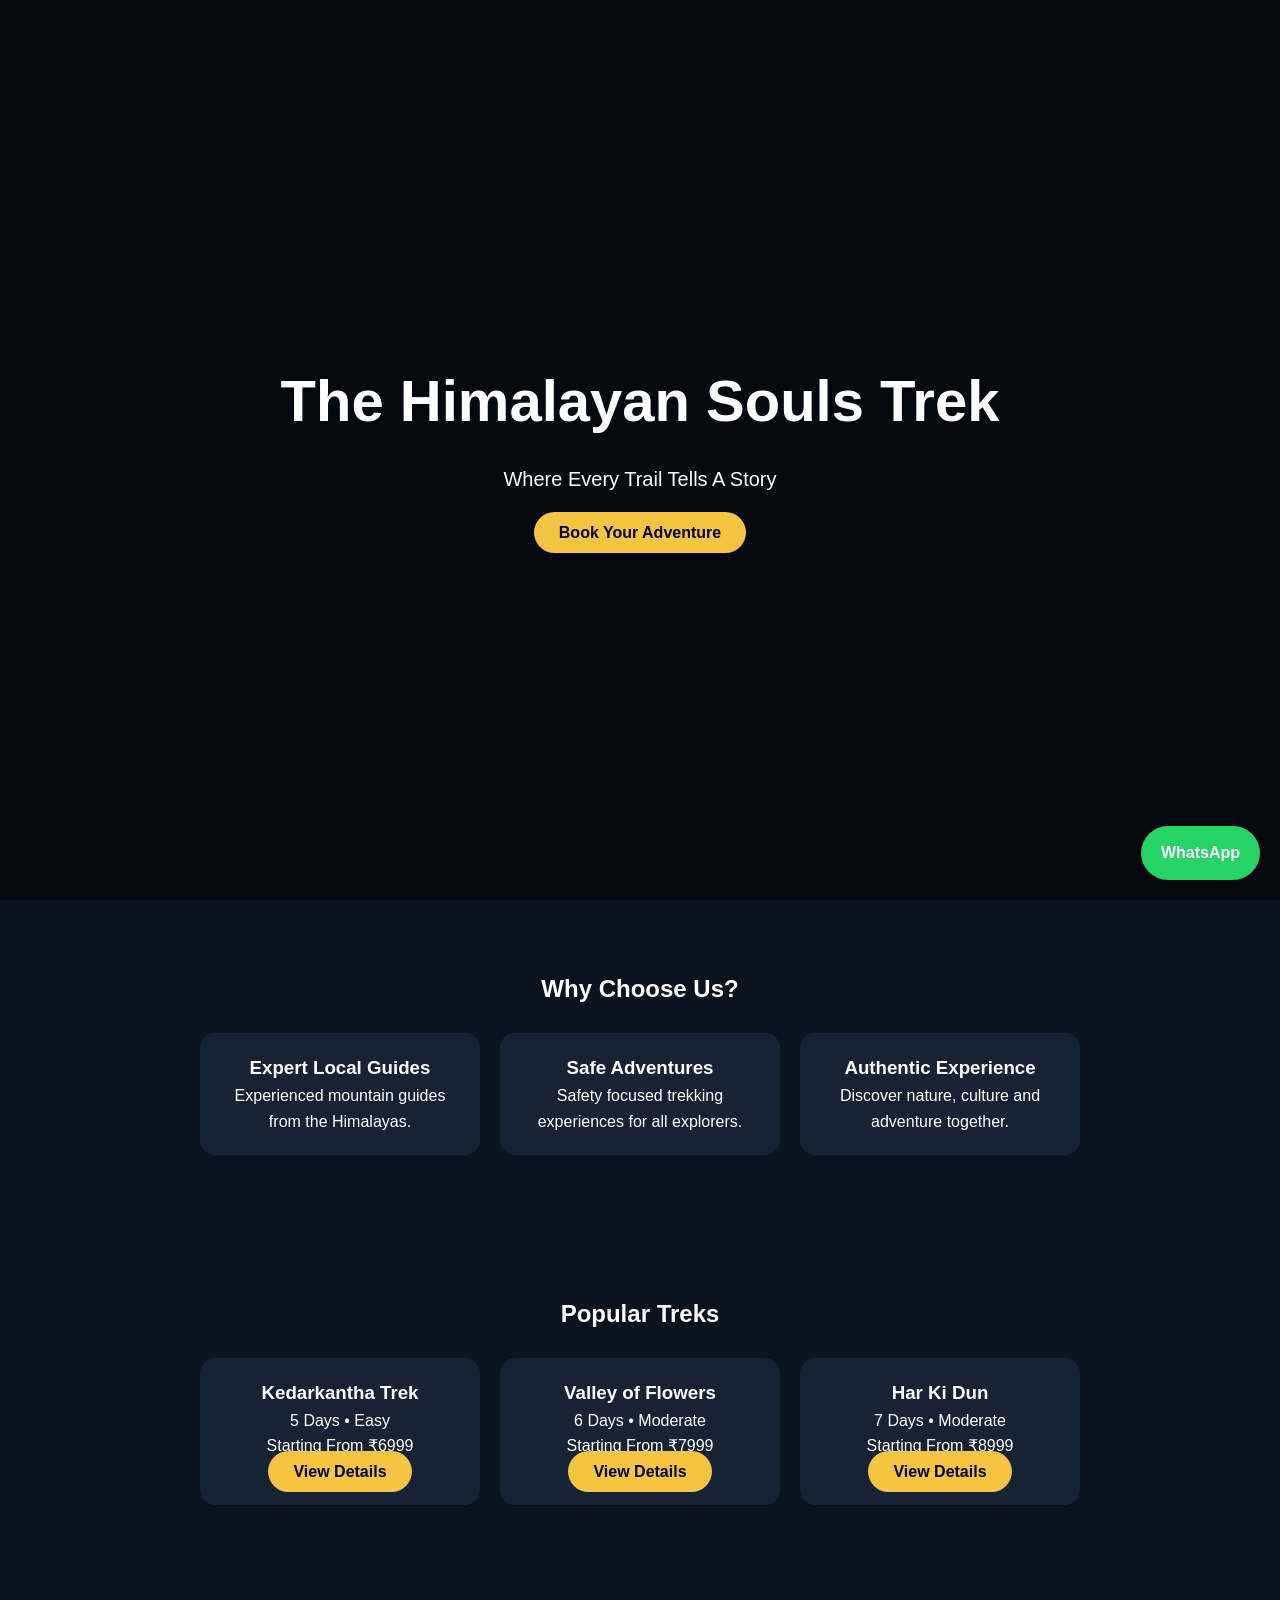
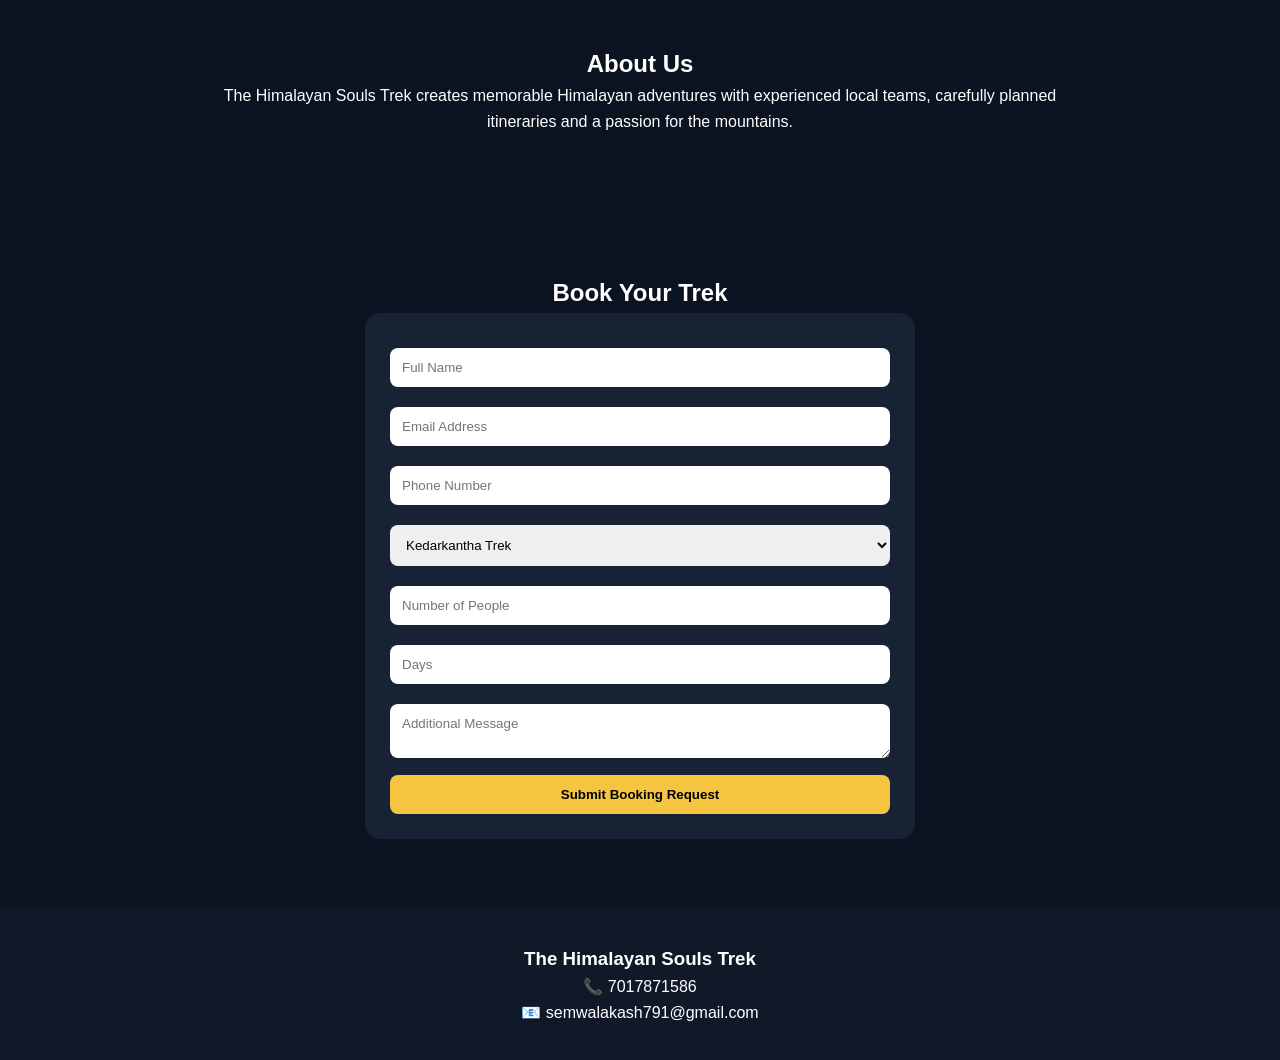
==== commit c2dc57f8: "added detail buttons" ====
--- a/templates/index.html
+++ b/templates/index.html
@@ -144,10 +144,16 @@
 <h3>Valley of Flowers</h3>
 <p>6 Days • Moderate</p>
 <p>Starting From ₹7999</p>
+
+<a href="/valley-of-flowers" class="btn">View Details</a>
+
 </div><div class="card">
 <h3>Har Ki Dun</h3>
 <p>7 Days • Moderate</p>
 <p>Starting From ₹8999</p>
+
+<a href="/har-ki-dun" class="btn">View Details</a>
+
 </div></div>
 </section><section class="section">
 <h2>About Us</h2><p style="max-width:850px;margin:auto;">
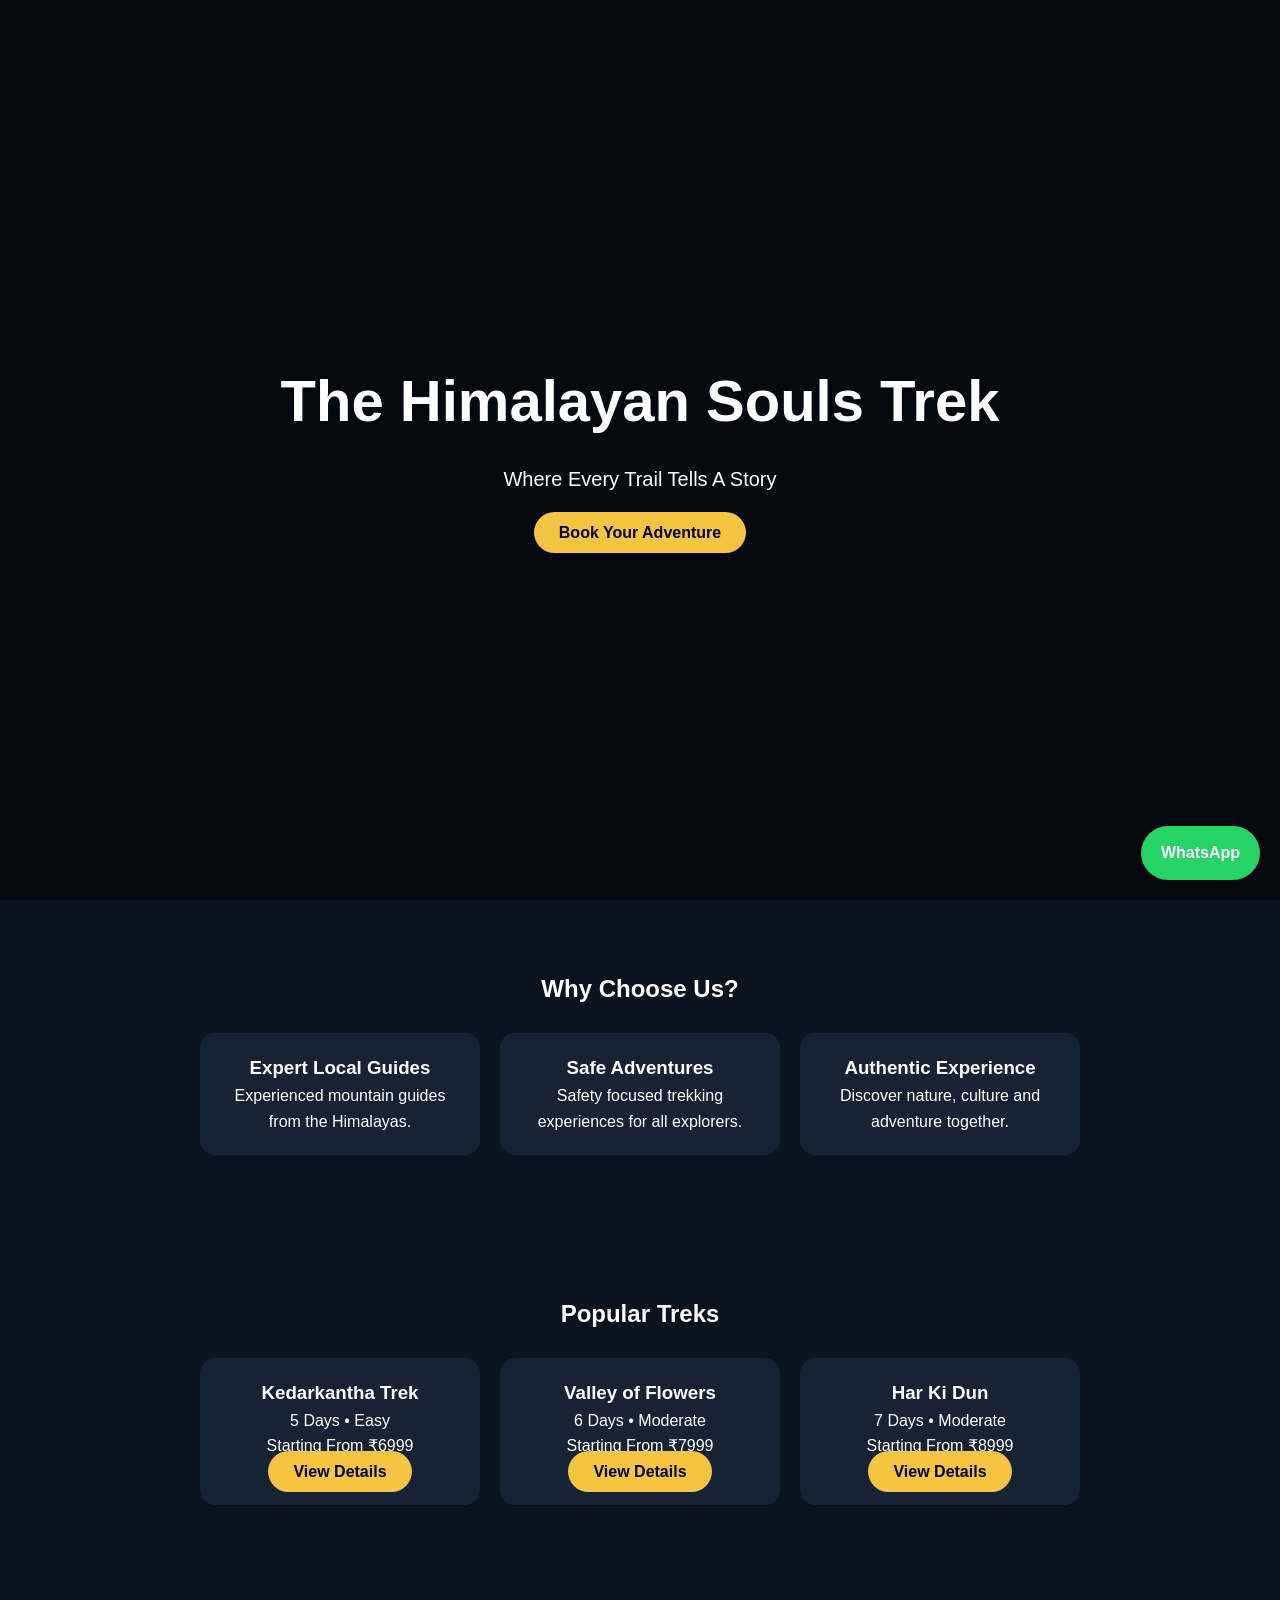
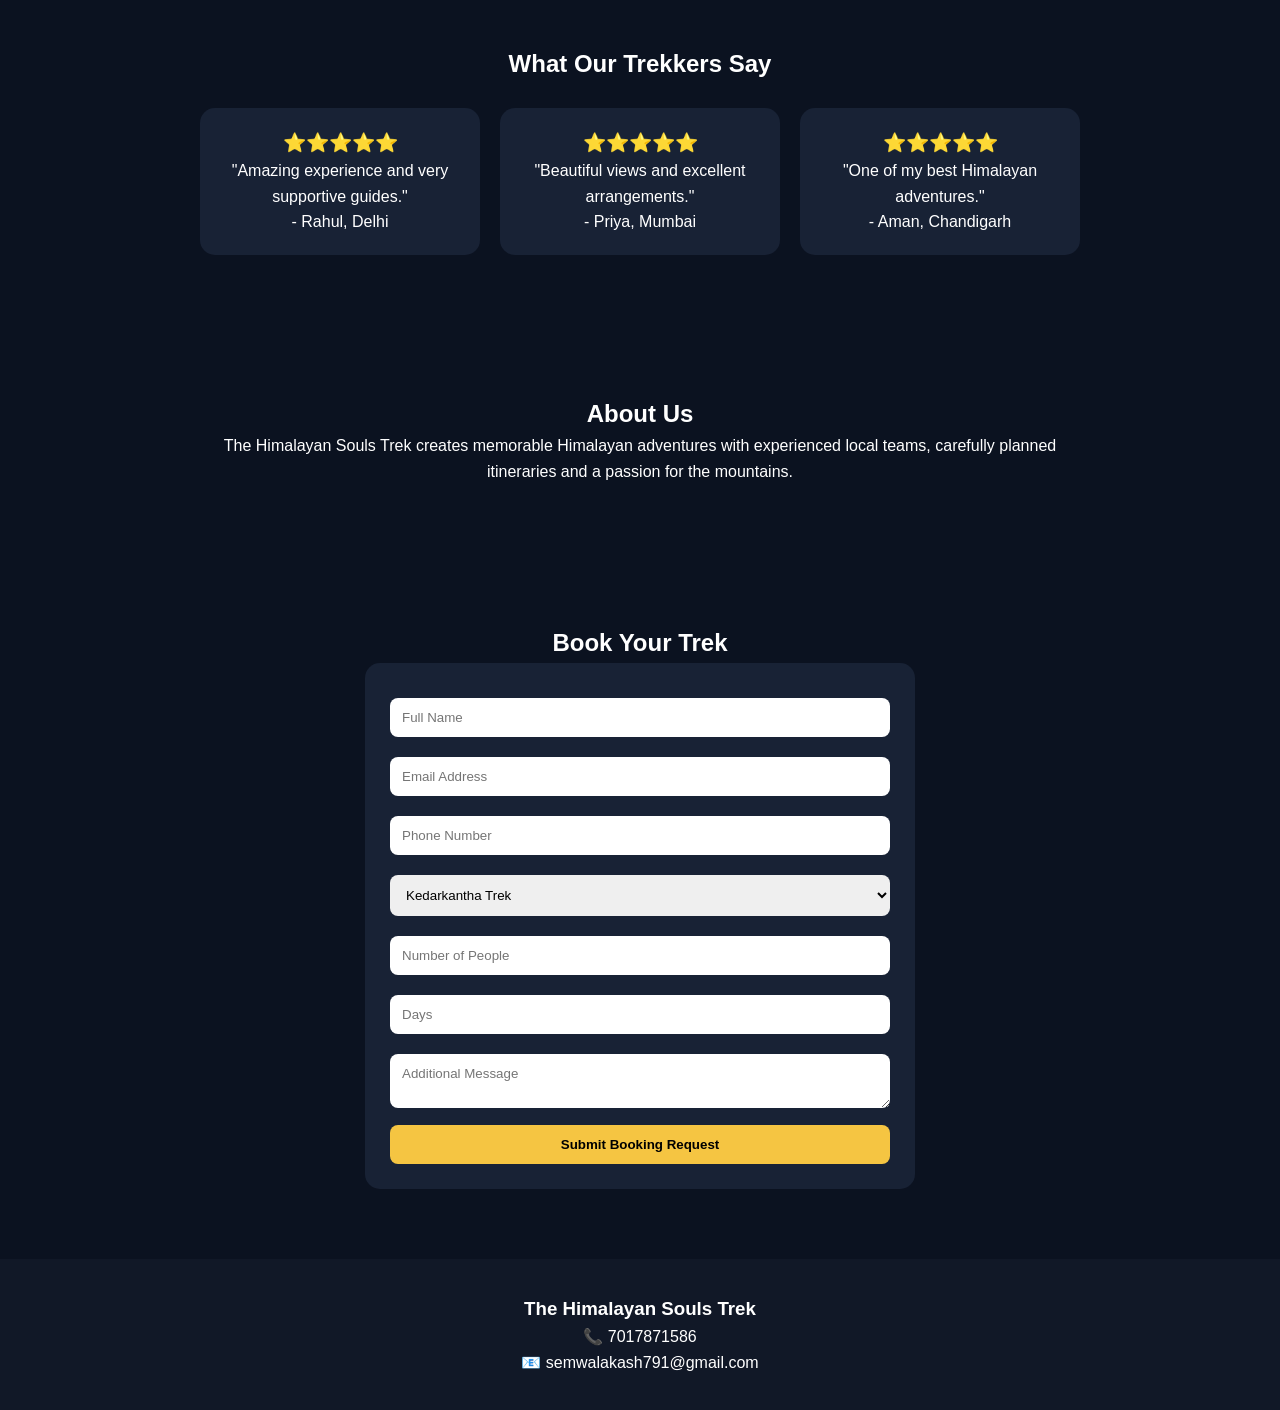
==== commit 2125877c: "added reviews section" ====
--- a/templates/index.html
+++ b/templates/index.html
@@ -155,7 +155,34 @@
 <a href="/har-ki-dun" class="btn">View Details</a>
 
 </div></div>
-</section><section class="section">
+</section>
+<section class="section">
+<h2>What Our Trekkers Say</h2>
+
+<div class="cards">
+
+<div class="card">
+<h3>⭐⭐⭐⭐⭐</h3>
+<p>"Amazing experience and very supportive guides."</p>
+<p>- Rahul, Delhi</p>
+</div>
+
+<div class="card">
+<h3>⭐⭐⭐⭐⭐</h3>
+<p>"Beautiful views and excellent arrangements."</p>
+<p>- Priya, Mumbai</p>
+</div>
+
+<div class="card">
+<h3>⭐⭐⭐⭐⭐</h3>
+<p>"One of my best Himalayan adventures."</p>
+<p>- Aman, Chandigarh</p>
+</div>
+
+</div>
+</section>
+
+<section class="section">
 <h2>About Us</h2><p style="max-width:850px;margin:auto;">
 The Himalayan Souls Trek creates memorable Himalayan adventures with experienced local teams, carefully planned itineraries and a passion for the mountains.
 </p></section><section class="section" id="booking"><h2>Book Your Trek</h2><div class="form-box"><form action="/book" method="POST"><input type="text" name="name" placeholder="Full Name" required><input type="email" name="email" placeholder="Email Address" required><input type="text" name="phone" placeholder="Phone Number" required><select name="trek">
